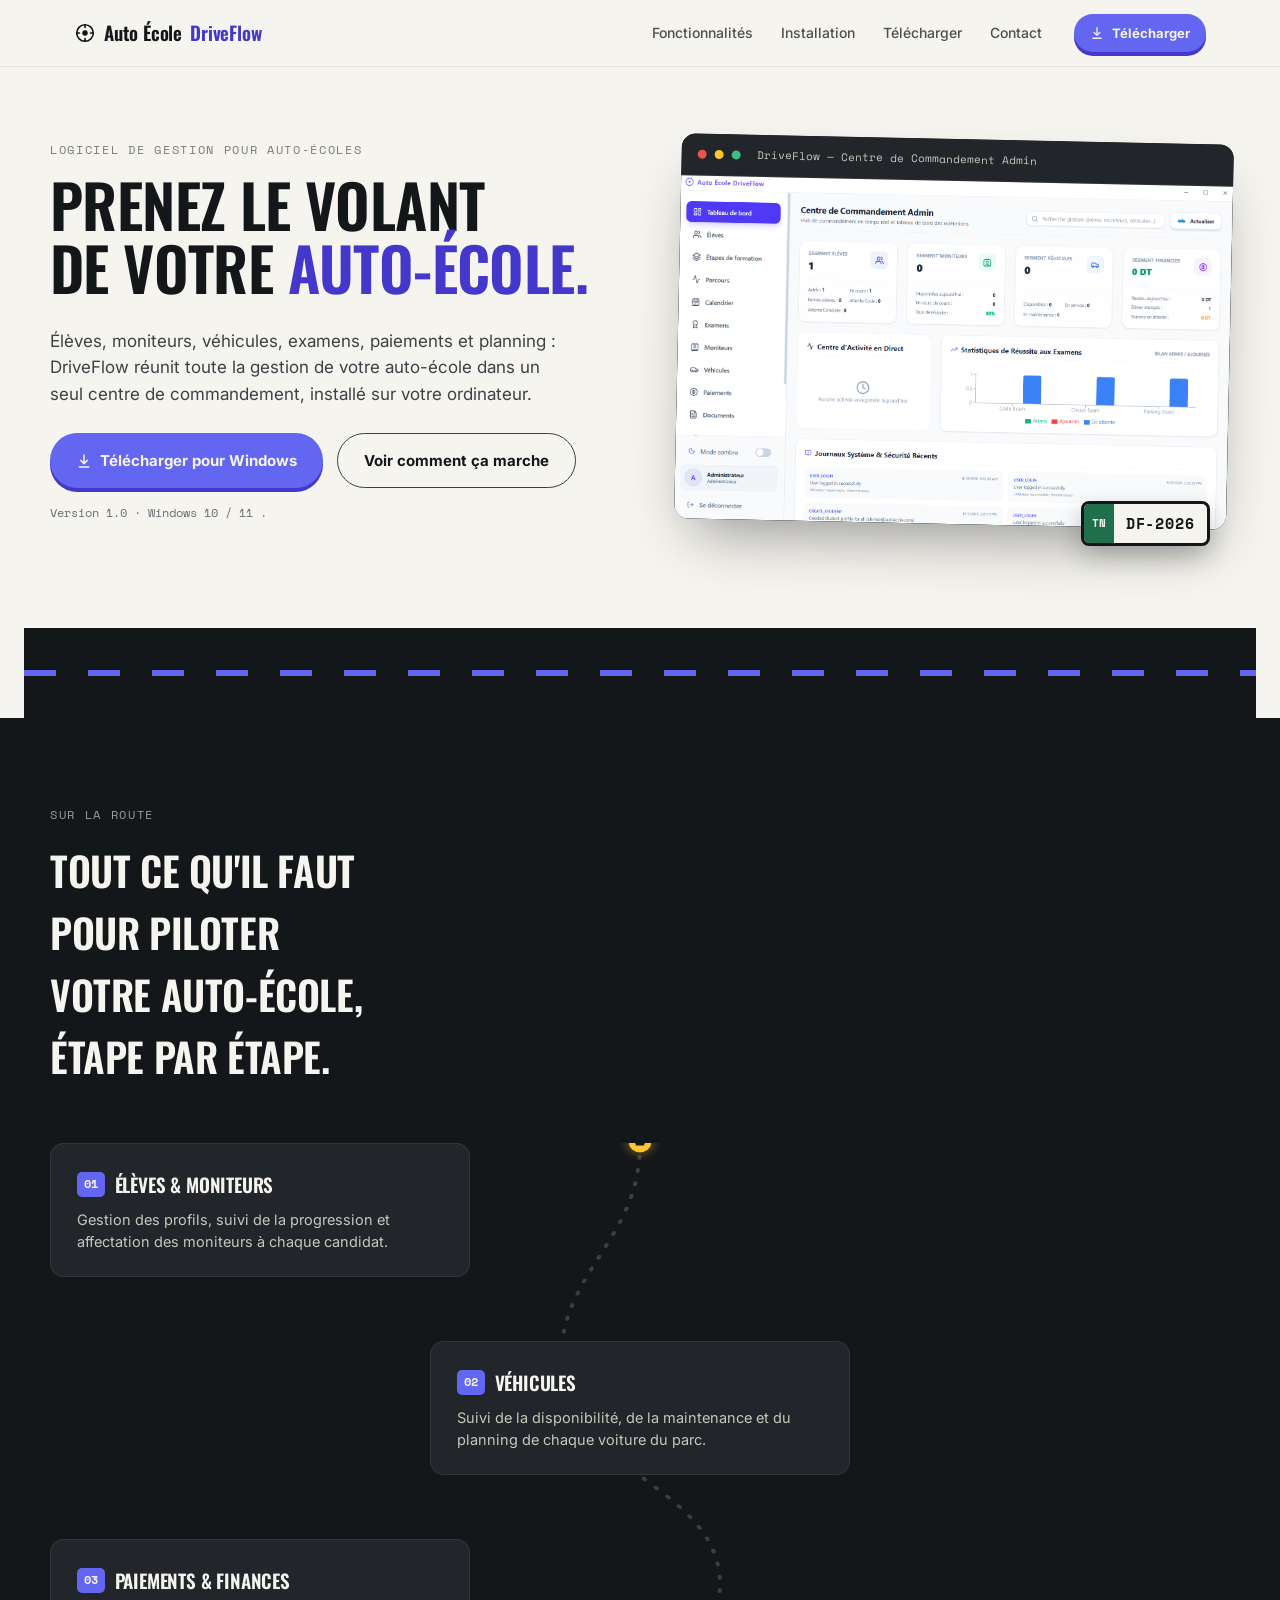
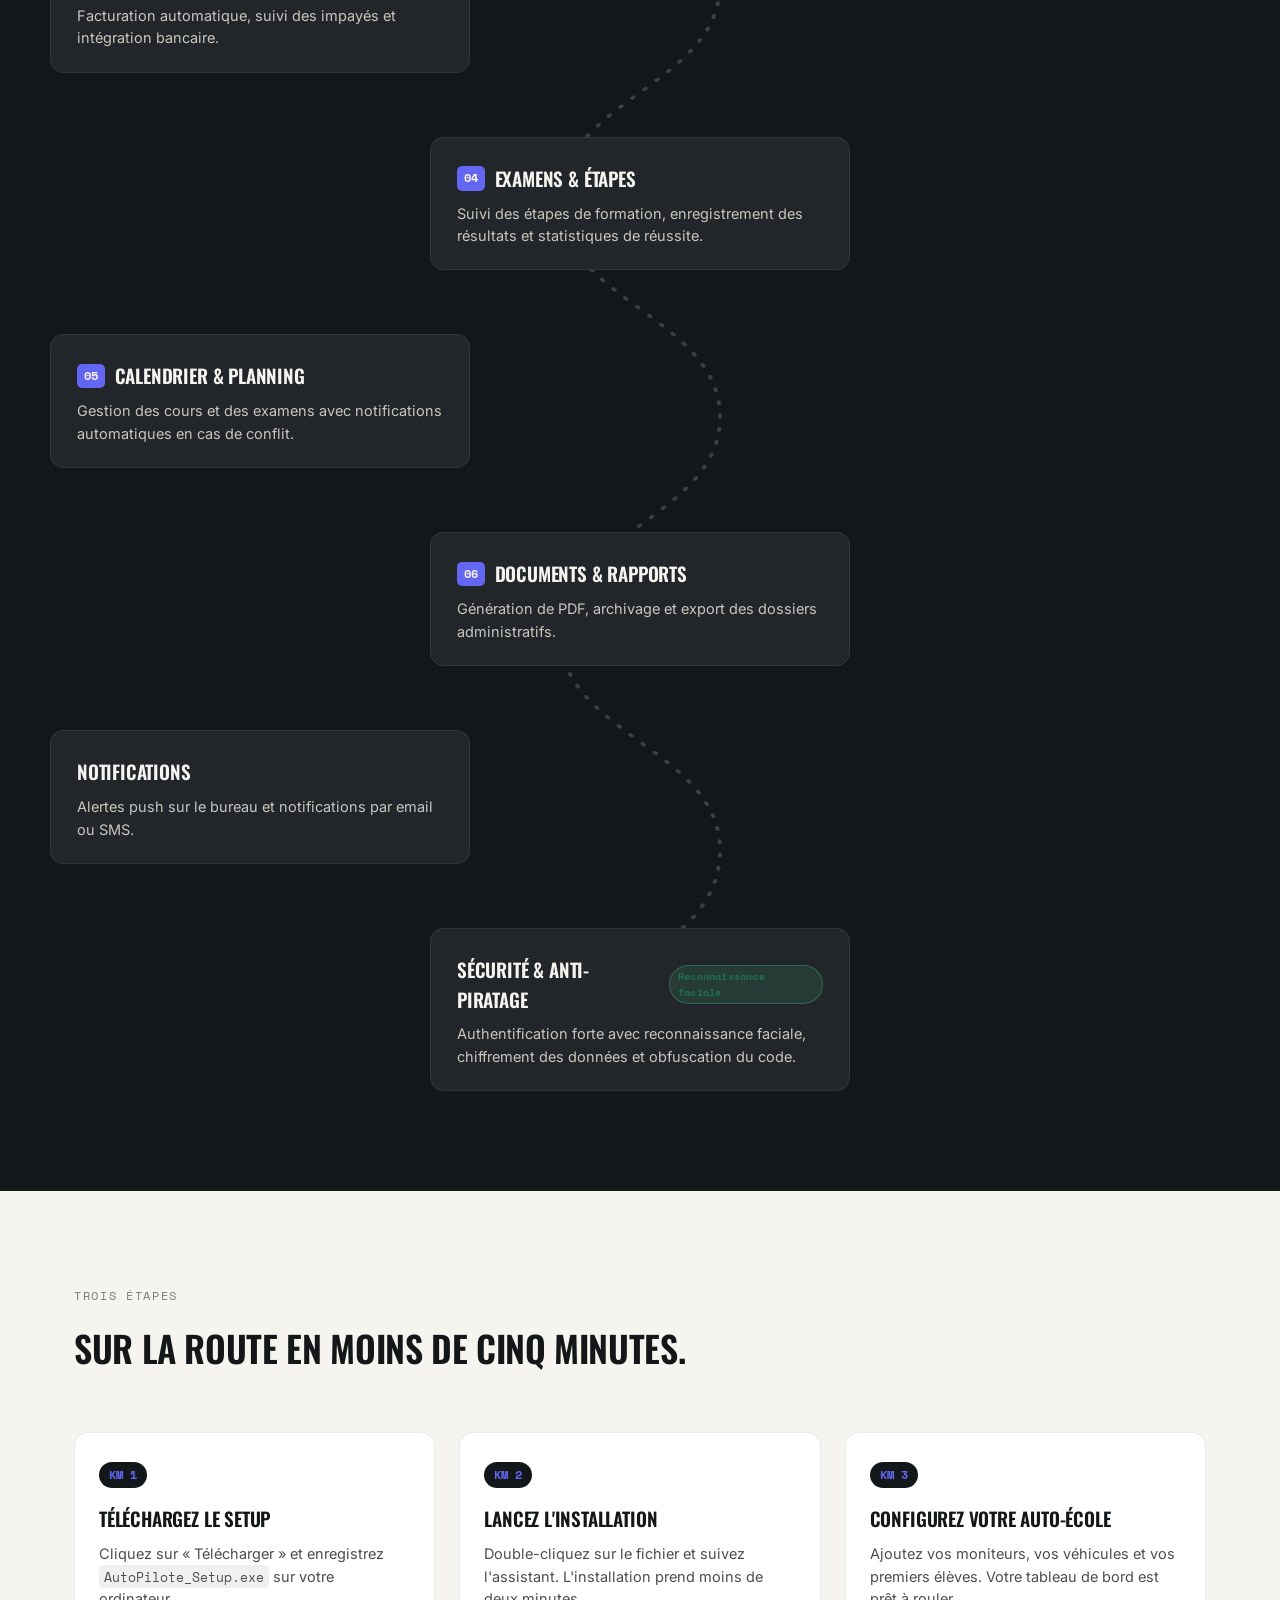
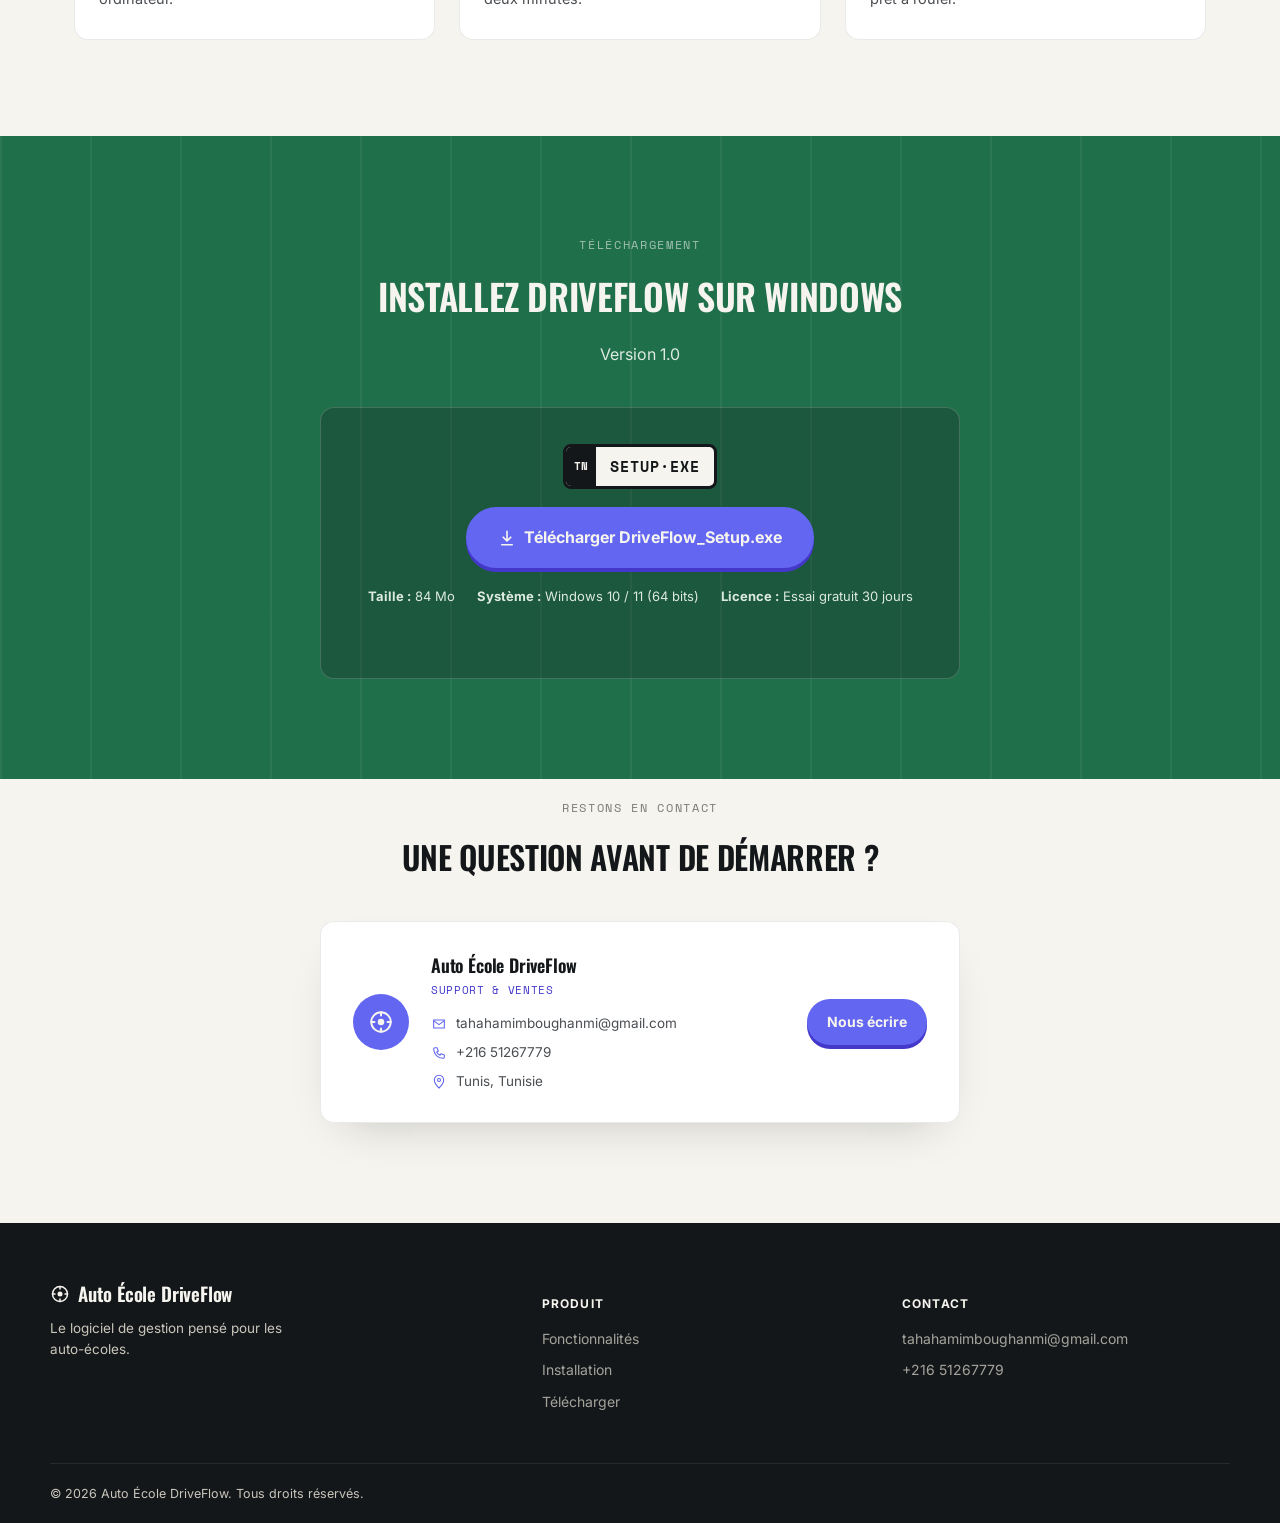
==== src/index.html @ 8697875d "Update index.html" ====
<!DOCTYPE html>
<html lang="fr">
<head>
<meta charset="UTF-8">
<meta name="viewport" content="width=device-width, initial-scale=1.0">
<title>DriveFlow — Le logiciel de gestion pour auto-écoles</title>
<meta name="description" content="DriveFlow centralise planning, véhicules, élèves, examens et paiements de votre auto-école. Téléchargez le logiciel pour Windows.">
<link rel="preconnect" href="https://fonts.googleapis.com">
<link rel="preconnect" href="https://fonts.gstatic.com" crossorigin>
<link href="https://fonts.googleapis.com/css2?family=Oswald:wght@400;500;600;700&family=Inter:wght@400;500;600;700&family=Space+Mono:wght@400;700&display=swap" rel="stylesheet">
<link rel="stylesheet" href="style.css">
</head>
<body>

<!-- ===== NAVIGATION ===== -->
<header class="nav" id="nav">
  <div class="nav-inner">
    <a href="#top" class="logo">
      <!-- Remplacez ce bloc par : <img src="logo.png" alt="DriveFlow" class="logo-img"> -->
      <span class="logo-mark" aria-hidden="true">
        <svg viewBox="0 0 24 24" width="22" height="22" fill="none">
          <circle cx="12" cy="12" r="9" stroke="currentColor" stroke-width="1.8"/>
          <circle cx="12" cy="12" r="3" fill="currentColor"/>
          <path d="M12 3v3M12 18v3M3 12h3M18 12h3" stroke="currentColor" stroke-width="1.8" stroke-linecap="round"/>
        </svg>
      </span>
      Auto École <span class="logo-accent">DriveFlow</span>
    </a>

    <nav class="nav-links" id="navLinks">
      <a href="#fonctionnalites">Fonctionnalités</a>
      <a href="#comment-ca-marche">Installation</a>
      <a href="#telecharger">Télécharger</a>
      <a href="#contact">Contact</a>
    </nav>

    <a href="#telecharger" class="btn btn-primary btn-nav">
      <svg width="14" height="14" viewBox="0 0 24 24" fill="none"><path d="M12 3v13m0 0l-5-5m5 5l5-5M5 21h14" stroke="currentColor" stroke-width="2.2" stroke-linecap="round" stroke-linejoin="round"/></svg>
      Télécharger
    </a>

    <button class="nav-toggle" id="navToggle" aria-label="Ouvrir le menu" aria-expanded="false">
      <span></span><span></span><span></span>
    </button>
  </div>
</header>

<main id="top">

  <!-- ===== HERO ===== -->
  <section class="hero">
    <div class="hero-inner">
      <div class="hero-copy">
        <p class="eyebrow">LOGICIEL DE GESTION POUR AUTO-ÉCOLES</p>
        <h1>Prenez le volant<br>de votre <span class="hl">auto-école.</span></h1>
        <p class="hero-sub">
          Élèves, moniteurs, véhicules, examens, paiements et planning : DriveFlow
          réunit toute la gestion de votre auto-école dans un seul centre de
          commandement, installé sur votre ordinateur.
        </p>
        <div class="hero-actions">
          <a href="#telecharger" class="btn btn-primary btn-lg">
            <svg width="16" height="16" viewBox="0 0 24 24" fill="none"><path d="M12 3v13m0 0l-5-5m5 5l5-5M5 21h14" stroke="currentColor" stroke-width="2.2" stroke-linecap="round" stroke-linejoin="round"/></svg>
            Télécharger pour Windows
          </a>
          <a href="#comment-ca-marche" class="btn btn-ghost btn-lg">Voir comment ça marche</a>
        </div>
        <p class="hero-meta">Version 1.0 · Windows 10 / 11 .</p>
      </div>

      <div class="hero-visual">
        <div class="dash-card">
          <div class="dash-topbar">
            <span class="dot dot-r"></span><span class="dot dot-y"></span><span class="dot dot-g"></span>
            <span class="dash-title">DriveFlow — Centre de Commandement Admin</span>
          </div>
          <img class="dash-screenshot" src="./assets/dashbord.png" alt="Tableau de bord DriveFlow montrant les segments élèves, moniteurs, véhicules, finances et les statistiques de réussite aux examens">
        </div>
        <div class="plate-badge">
          <span class="plate-flag">TN</span>
          <span class="plate-text">DF-2026</span>
        </div>
      </div>
    </div>

    <div class="hero-road" aria-hidden="true"></div>
  </section>

  <!-- ===== ROUTE / FONCTIONNALITÉS ===== -->
  <section class="route-section" id="fonctionnalites">
    <div class="section-head">
      <p class="eyebrow eyebrow-dark">SUR LA ROUTE</p>
      <h2>Tout ce qu'il faut pour piloter<br>votre auto-école, étape par étape.</h2>
    </div>

    <div class="route-wrap">
      <svg class="route-path" id="routePath" viewBox="0 0 200 1860" preserveAspectRatio="none" aria-hidden="true">
        <path id="routeLine" d="M100,0 C100,120 20,150 20,270 C20,390 180,410 180,530
          C180,650 20,670 20,790 C20,910 180,930 180,1050
          C180,1170 20,1190 20,1310 C20,1430 180,1450 180,1570
          C180,1690 40,1710 40,1790 C40,1820 60,1840 100,1860"
          fill="none" stroke="#3A3F44" stroke-width="4" stroke-dasharray="2 14" stroke-linecap="round"/>
        <g id="routeCar" transform="translate(100,0)">
          <circle r="11" fill="#FFC530"/>
          <path d="M-5 -1 L5 -1 L4 3 L-4 3 Z M-3 -1 L-3 -3.5 L3 -3.5 L3 -1" fill="#14171A"/>
        </g>
      </svg>

      <ol class="stops">
        <li class="stop">
          <div class="stop-card">
            <h3>Élèves &amp; moniteurs</h3>
            <p>Gestion des profils, suivi de la progression et affectation des moniteurs à chaque candidat.</p>
          </div>
        </li>
        <li class="stop stop-right">
          <div class="stop-card">
            <h3>Véhicules</h3>
            <p>Suivi de la disponibilité, de la maintenance et du planning de chaque voiture du parc.</p>
          </div>
        </li>
        <li class="stop">
          <div class="stop-card">
            <h3>Paiements &amp; finances</h3>
            <p>Facturation automatique, suivi des impayés et intégration bancaire.</p>
          </div>
        </li>
        <li class="stop stop-right">
          <div class="stop-card">
            <h3>Examens &amp; étapes</h3>
            <p>Suivi des étapes de formation, enregistrement des résultats et statistiques de réussite.</p>
          </div>
        </li>
        <li class="stop">
          <div class="stop-card">
            <h3>Calendrier &amp; planning</h3>
            <p>Gestion des cours et des examens avec notifications automatiques en cas de conflit.</p>
          </div>
        </li>
        <li class="stop stop-right">
          <div class="stop-card">
            <h3>Documents &amp; rapports</h3>
            <p>Génération de PDF, archivage et export des dossiers administratifs.</p>
          </div>
        </li>
        <li class="stop">
          <div class="stop-card">
            <h3>Notifications</h3>
            <p>Alertes push sur le bureau et notifications par email ou SMS.</p>
          </div>
        </li>
        <li class="stop stop-right">
          <div class="stop-card">
            <h3>Sécurité &amp; anti-piratage
              <span class="badge-new">Reconnaissance faciale</span>
            </h3>
            <p>Authentification forte avec reconnaissance faciale, chiffrement des données et obfuscation du code.</p>
          </div>
        </li>
      </ol>
    </div>
  </section>

  <!-- ===== COMMENT ÇA MARCHE ===== -->
  <section class="how" id="comment-ca-marche">
    <div class="section-head">
      <p class="eyebrow">TROIS ÉTAPES</p>
      <h2>Sur la route en moins de cinq minutes.</h2>
    </div>

    <div class="how-grid">
      <div class="how-card">
        <span class="km-marker">KM 1</span>
        <h3>Téléchargez le setup</h3>
        <p>Cliquez sur « Télécharger » et enregistrez <code>AutoPilote_Setup.exe</code> sur votre ordinateur.</p>
      </div>
      <div class="how-card">
        <span class="km-marker">KM 2</span>
        <h3>Lancez l'installation</h3>
        <p>Double-cliquez sur le fichier et suivez l'assistant. L'installation prend moins de deux minutes.</p>
      </div>
      <div class="how-card">
        <span class="km-marker">KM 3</span>
        <h3>Configurez votre auto-école</h3>
        <p>Ajoutez vos moniteurs, vos véhicules et vos premiers élèves. Votre tableau de bord est prêt à rouler.</p>
      </div>
    </div>
  </section>

  <!-- ===== TÉLÉCHARGEMENT ===== -->
  <section class="download" id="telecharger">
    <div class="download-inner">
      <p class="eyebrow eyebrow-dark">TÉLÉCHARGEMENT</p>
      <h2>Installez DriveFlow sur Windows</h2>
      <p class="download-sub">Version 1.0</p>

      <div class="download-panel">
        <div class="plate-cta">
          <span class="plate-flag">TN</span>
          <span class="plate-text">SETUP·EXE</span>
        </div>

        <a href="https://drive.google.com/file/d/15VgSFH_s9P8nnMRNyX12CIaVBuQr70Rx/view?usp=sharing" id="downloadBtn" class="btn btn-primary btn-xl" download>
          <svg width="18" height="18" viewBox="0 0 24 24" fill="none"><path d="M12 3v13m0 0l-5-5m5 5l5-5M5 21h14" stroke="currentColor" stroke-width="2.2" stroke-linecap="round" stroke-linejoin="round"/></svg>
          Télécharger DriveFlow_Setup.exe
        </a>

        <ul class="download-specs">
          <li><strong>Taille :</strong> 84 Mo</li>
          <li><strong>Système :</strong> Windows 10 / 11 (64 bits)</li>
          <li><strong>Licence :</strong> Essai gratuit 30 jours</li>
        </ul>

        <p id="downloadNote" class="download-note" role="status" aria-live="polite"></p>
      </div>
    </div>
  </section>

  <!-- ===== CONTACT ===== -->
  <section class="contact-section" id="contact">
    <div class="section-head">
      <p class="eyebrow">RESTONS EN CONTACT</p>
      <h2>Une question avant de démarrer ?</h2>
    </div>

    <div class="contact-card">
      <div class="contact-avatar" aria-hidden="true">
        <!-- Remplacez ce bloc par : <img src="logo.png" alt="DriveFlow"> -->
        <svg viewBox="0 0 24 24" width="26" height="26" fill="none">
          <circle cx="12" cy="12" r="9" stroke="currentColor" stroke-width="1.8"/>
          <circle cx="12" cy="12" r="3" fill="currentColor"/>
          <path d="M12 3v3M12 18v3M3 12h3M18 12h3" stroke="currentColor" stroke-width="1.8" stroke-linecap="round"/>
        </svg>
      </div>

      <div class="contact-info">
        <h3>Auto École DriveFlow</h3>
        <p class="contact-role">Support &amp; ventes</p>

        <ul class="contact-list">
          <li>
            <svg width="16" height="16" viewBox="0 0 24 24" fill="none"><path d="M4 6h16v12H4z" stroke="currentColor" stroke-width="1.6"/><path d="M4 7l8 6 8-6" stroke="currentColor" stroke-width="1.6"/></svg>
            <a href="mailto:contact@driveflow-app.tn">tahahamimboughanmi@gmail.com</a>
          </li>
          <li>
            <svg width="16" height="16" viewBox="0 0 24 24" fill="none"><path d="M6 4h3l2 5-2.5 1.5a11 11 0 0 0 5 5L15 13l5 2v3a2 2 0 0 1-2 2C10.5 20 4 13.5 4 6a2 2 0 0 1 2-2z" stroke="currentColor" stroke-width="1.6" stroke-linejoin="round"/></svg>
            <a href="tel:+21600000000">+216 51267779</a>
          </li>
          <li>
            <svg width="16" height="16" viewBox="0 0 24 24" fill="none"><path d="M12 21s7-6.5 7-12a7 7 0 1 0-14 0c0 5.5 7 12 7 12z" stroke="currentColor" stroke-width="1.6"/><circle cx="12" cy="9" r="2.3" stroke="currentColor" stroke-width="1.6"/></svg>
            <span>Tunis, Tunisie</span>
          </li>
        </ul>
      </div>

      <a href="mailto:tahahamimboughanmi@gmail.com" class="btn btn-primary contact-btn">Nous écrire</a>
    </div>
  </section>

</main>

<!-- ===== FOOTER ===== -->
<footer class="footer" id="contact-footer">
  <div class="footer-inner">
    <div class="footer-brand">
      <a href="#top" class="logo logo-light">
        <span class="logo-mark" aria-hidden="true">
          <svg viewBox="0 0 24 24" width="20" height="20" fill="none">
            <circle cx="12" cy="12" r="9" stroke="currentColor" stroke-width="1.8"/>
            <circle cx="12" cy="12" r="3" fill="currentColor"/>
            <path d="M12 3v3M12 18v3M3 12h3M18 12h3" stroke="currentColor" stroke-width="1.8" stroke-linecap="round"/>
          </svg>
        </span>
        Auto École DriveFlow
      </a>
      <p>Le logiciel de gestion pensé pour les auto-écoles.</p>
    </div>

    <div class="footer-col">
      <h4>Produit</h4>
      <a href="#fonctionnalites">Fonctionnalités</a>
      <a href="#comment-ca-marche">Installation</a>
      <a href="#telecharger">Télécharger</a>
    </div>

    <div class="footer-col">
      <h4>Contact</h4>
      <a href="mailto:tahahamimboughanmi@gmail.com">tahahamimboughanmi@gmail.com</a>
      <a href="tel:+21651267779">+216 51267779</a>
    </div>
  </div>
  <div class="footer-bottom">
    <span>© 2026 Auto École DriveFlow. Tous droits réservés.</span>
  </div>
</footer>

<script src="script.js"></script>
</body>
</html>
---- src/style.css ----
/* =========================================================
   TOKENS
========================================================= */
:root{
  --asphalt: #14171A;
  --asphalt-light: #22262B;
  --asphalt-line: #3A3F44;
  --chalk: #F6F4EE;
  --chalk-dim: #C9C6BC;
  --signal: #6366F1;
  --signal-dark: #4338CA;
  --route-green: #1F6F4A;
  --brake: #E8534B;
  --on-signal: #F6F4EE;

  --font-display: 'Oswald', sans-serif;
  --font-body: 'Inter', sans-serif;
  --font-mono: 'Space Mono', monospace;

  --radius: 14px;
  --radius-sm: 8px;
  --max: 1180px;
}

*{ box-sizing: border-box; }
html{ scroll-behavior: smooth; }
@media (prefers-reduced-motion: reduce){
  html{ scroll-behavior: auto; }
  *{ animation-duration: 0.001ms !important; animation-iteration-count: 1 !important; transition-duration: 0.001ms !important; }
}

body{
  margin:0;
  background: var(--chalk);
  color: var(--asphalt);
  font-family: var(--font-body);
  line-height: 1.55;
  -webkit-font-smoothing: antialiased;
}

h1,h2,h3{
  font-family: var(--font-display);
  font-weight: 600;
  letter-spacing: -0.01em;
  margin: 0 0 0.5em;
  color: var(--asphalt);
}

p{ margin: 0 0 1em; }
a{ color: inherit; text-decoration: none; }
code{ font-family: var(--font-mono); background: rgba(0,0,0,.06); padding: .12em .4em; border-radius: 4px; font-size: .9em; }
ul,ol{ margin:0; padding:0; list-style:none; }
img{ max-width:100%; display:block; }

.eyebrow{
  font-family: var(--font-mono);
  font-size: 12px;
  letter-spacing: .14em;
  color: var(--asphalt);
  opacity: .55;
  margin: 0 0 14px;
}
.eyebrow-dark{ color: var(--chalk); opacity: .6; }

:focus-visible{
  outline: 3px solid var(--signal);
  outline-offset: 2px;
}

/* =========================================================
   BUTTONS
========================================================= */
.btn{
  display: inline-flex;
  align-items: center;
  gap: 8px;
  font-family: var(--font-body);
  font-weight: 700;
  font-size: 14px;
  padding: 12px 20px;
  border-radius: 999px;
  border: none;
  cursor: pointer;
  transition: transform .15s ease, box-shadow .15s ease, background .15s ease;
  white-space: nowrap;
}
.btn:active{ transform: translateY(1px) scale(.98); }

.btn-primary{
  background: var(--signal);
  color: var(--on-signal);
  box-shadow: 0 4px 0 var(--signal-dark);
}
.btn-primary:hover{ background: #7477F5; }
.btn-primary:active{ box-shadow: 0 2px 0 var(--signal-dark); }

.btn-ghost{
  background: transparent;
  color: var(--asphalt);
  border: 1.5px solid var(--asphalt-line);
}
.btn-ghost:hover{ background: rgba(0,0,0,.04); }

.btn-lg{ padding: 15px 26px; font-size: 15px; }
.btn-xl{ padding: 18px 32px; font-size: 16px; }
.btn-nav{ padding: 9px 16px; font-size: 13px; }

/* =========================================================
   NAVIGATION
========================================================= */
.nav{
  position: sticky;
  top: 0;
  z-index: 50;
  background: rgba(246,244,238,.88);
  backdrop-filter: blur(10px);
  border-bottom: 1px solid rgba(20,23,26,.08);
}
.nav-inner{
  max-width: var(--max);
  margin: 0 auto;
  padding: 14px 24px;
  display: flex;
  align-items: center;
  gap: 32px;
}
.logo{
  display: flex;
  align-items: center;
  gap: 8px;
  font-family: var(--font-display);
  font-weight: 600;
  font-size: 19px;
  letter-spacing: -0.01em;
  margin-right: auto;
}
.logo-mark{
  display: inline-flex;
  color: var(--asphalt);
}
.logo-light .logo-mark, .logo-light{ color: var(--chalk); }
.logo-accent{ color: var(--signal-dark); }
.logo-light .logo-accent{ color: var(--signal); }

.nav-links{
  display: flex;
  gap: 28px;
  font-size: 14px;
  font-weight: 500;
}
.nav-links a{ opacity: .75; transition: opacity .15s; }
.nav-links a:hover{ opacity: 1; }

.nav-toggle{
  display: none;
  flex-direction: column;
  justify-content: center;
  gap: 5px;
  width: 32px; height: 32px;
  background: none; border: none; cursor: pointer;
}
.nav-toggle span{ display:block; height: 2px; background: var(--asphalt); border-radius: 2px; }

/* =========================================================
   HERO
========================================================= */
.hero{
  position: relative;
  overflow: hidden;
  padding: 72px 24px 0;
}
.hero-inner{
  max-width: var(--max);
  margin: 0 auto;
  display: grid;
  grid-template-columns: 1.05fr 1fr;
  gap: 48px;
  align-items: center;
  padding-bottom: 64px;
}
.hero-copy h1{
  font-size: clamp(38px, 5.4vw, 60px);
  line-height: 1.04;
  text-transform: uppercase;
}
.hero-copy h1 .hl{ color: var(--signal-dark); -webkit-text-stroke: 0; }
.hero-sub{
  font-size: 17px;
  color: #3d4145;
  max-width: 46ch;
  margin-top: 18px;
}
.hero-actions{
  display: flex;
  flex-wrap: wrap;
  gap: 14px;
  margin: 26px 0 16px;
}
.hero-meta{
  font-family: var(--font-mono);
  font-size: 12px;
  color: #6b6f73;
  margin: 0;
}

/* --- dashboard mockup --- */
.hero-visual{ position: relative; }
.dash-card{
  background: var(--asphalt);
  border-radius: var(--radius);
  overflow: hidden;
  box-shadow: 0 30px 60px -20px rgba(20,23,26,.45);
  transform: rotate(1.2deg);
}
.dash-topbar{
  display: flex;
  align-items: center;
  gap: 8px;
  padding: 12px 16px;
  background: var(--asphalt-light);
  border-bottom: 1px solid rgba(255,255,255,.06);
}
.dot{ width:9px; height:9px; border-radius:50%; display:inline-block; }
.dot-r{ background:#E8534B; } .dot-y{ background:#FFC530; } .dot-g{ background:#3FBF7F; }
.dash-title{
  margin-left: 8px;
  font-family: var(--font-mono);
  font-size: 11px;
  color: var(--chalk-dim);
}
.dash-screenshot{
  display: block;
  width: 100%;
  height: auto;
}

.plate-badge{
  position: absolute;
  bottom: -22px;
  right: 20px;
  display: flex;
  background: var(--chalk);
  border: 3px solid var(--asphalt);
  border-radius: 8px;
  overflow: hidden;
  font-family: var(--font-mono);
  font-weight: 700;
  box-shadow: 0 10px 24px rgba(20,23,26,.25);
}
.plate-flag{ background: var(--route-green); color: var(--chalk); padding: 8px 8px; font-size: 11px; display:flex; align-items:center; }
.plate-text{ padding: 8px 12px; font-size: 15px; letter-spacing: .06em; }

.hero-road{
  height: 90px;
  margin-top: 40px;
  background: repeating-linear-gradient(90deg, var(--signal) 0 32px, transparent 32px 64px);
  background-color: var(--asphalt);
  background-position: 0 center;
  background-repeat: repeat-x;
  background-size: 64px 6px;
}

/* =========================================================
   ROUTE / FEATURES SECTION
========================================================= */
.route-section{
  background: var(--asphalt);
  color: var(--chalk);
  padding: 88px 24px 100px;
}
.section-head{
  max-width: var(--max);
  margin: 0 auto 56px;
}
.route-section h2{
  color: var(--chalk);
  font-size: clamp(28px, 4vw, 40px);
  text-transform: uppercase;
  max-width: 18ch;
}
.how .section-head h2, .download h2{
  font-size: clamp(26px, 3.6vw, 36px);
  text-transform: uppercase;
}

.route-wrap{
  position: relative;
  max-width: var(--max);
  margin: 0 auto;
}
.route-path{
  position: absolute;
  top: 0; left: 50%;
  transform: translateX(-50%);
  width: 200px;
  height: 100%;
  pointer-events: none;
  z-index: 0;
}
#routeCar circle{ filter: drop-shadow(0 0 6px rgba(255,197,48,.6)); }

.stops{ position: relative; z-index: 1; display:flex; flex-direction:column; gap: 64px; }
.stop{ display:flex; justify-content: flex-start; }
.stop-right{ justify-content: flex-end; }

.stop-marker{
  display:none;
}

.stop-card{
  width: min(420px, 42vw);
  background: var(--asphalt-light);
  border: 1px solid rgba(255,255,255,.07);
  border-radius: var(--radius);
  padding: 26px 26px 22px;
  position: relative;
}
.stop-card::before{
  content: attr(data-num);
}
.stop-card h3{
  color: var(--chalk);
  font-size: 19px;
  text-transform: uppercase;
  display: flex;
  align-items: center;
  gap: 10px;
}
.stop-card p{ color: var(--chalk-dim); font-size: 14.5px; margin: 0; }
.stop .stop-card{ margin-right: auto; }
.stop-right .stop-card{ margin-left: auto; }

.stop:nth-child(1) .stop-card h3::before{ content:"01"; }
.stop:nth-child(2) .stop-card h3::before{ content:"02"; }
.stop:nth-child(3) .stop-card h3::before{ content:"03"; }
.stop:nth-child(4) .stop-card h3::before{ content:"04"; }
.stop:nth-child(5) .stop-card h3::before{ content:"05"; }
.stop:nth-child(6) .stop-card h3::before{ content:"06"; }
.stop-card h3::before{
  font-family: var(--font-mono);
  font-size: 12px;
  color: var(--on-signal);
  background: var(--signal);
  padding: 3px 7px;
  border-radius: 5px;
}

.badge-new{
  display: inline-block;
  font-family: var(--font-mono);
  font-size: 10px;
  font-weight: 700;
  letter-spacing: .02em;
  color: var(--route-green);
  background: rgba(63,191,127,.14);
  border: 1px solid rgba(63,191,127,.35);
  padding: 3px 8px;
  border-radius: 999px;
  text-transform: none;
  vertical-align: middle;
}

/* =========================================================
   HOW IT WORKS
========================================================= */
.how{
  padding: 96px 24px;
  max-width: var(--max);
  margin: 0 auto;
}
.how-grid{
  display: grid;
  grid-template-columns: repeat(3, 1fr);
  gap: 24px;
}
.how-card{
  background: #fff;
  border: 1px solid rgba(20,23,26,.09);
  border-radius: var(--radius);
  padding: 28px 24px;
}
.km-marker{
  display: inline-block;
  font-family: var(--font-mono);
  font-weight: 700;
  font-size: 12px;
  background: var(--asphalt);
  color: var(--signal);
  padding: 4px 10px;
  border-radius: 999px;
  margin-bottom: 16px;
}
.how-card h3{ font-size: 19px; text-transform: uppercase; }
.how-card p{ color: #4a4e52; font-size: 14.5px; margin: 0; }

/* =========================================================
   DOWNLOAD
========================================================= */
.download{
  background: var(--route-green);
  color: var(--chalk);
  padding: 100px 24px;
  position: relative;
  overflow: hidden;
}
.download::before{
  content:"";
  position: absolute;
  inset: 0;
  background: repeating-linear-gradient(90deg, rgba(246,244,238,.06) 0 2px, transparent 2px 90px);
  pointer-events: none;
}
.download-inner{
  max-width: 640px;
  margin: 0 auto;
  text-align: center;
  position: relative;
}
.download h2{ color: var(--chalk); }
.download-sub{ color: #DDEAE1; max-width: 46ch; margin: 0 auto 40px; }

.download-panel{
  background: rgba(20,23,26,.25);
  border: 1px solid rgba(246,244,238,.18);
  border-radius: var(--radius);
  padding: 36px 30px;
  display: flex;
  flex-direction: column;
  align-items: center;
  gap: 18px;
}
.plate-cta{
  display: flex;
  background: var(--chalk);
  border: 3px solid var(--asphalt);
  border-radius: 8px;
  overflow: hidden;
  font-family: var(--font-mono);
  font-weight: 700;
}
.plate-cta .plate-flag{ background: var(--asphalt); }
.plate-cta .plate-text{ color: var(--asphalt); padding: 8px 14px; font-size: 15px; }

.download-specs{
  display: flex;
  flex-wrap: wrap;
  justify-content: center;
  gap: 8px 22px;
  font-size: 13px;
  color: #DDEAE1;
}
.download-note{
  min-height: 18px;
  font-family: var(--font-mono);
  font-size: 12.5px;
  color: var(--signal);
  margin: 0;
}

/* =========================================================
   CONTACT CARD
========================================================= */
.contact-section{
  padding: 20px 24px 100px;
  max-width: var(--max);
  margin: 0 auto;
}
.contact-section .section-head{ margin-bottom: 40px; text-align: center; }
.contact-section h2{ font-size: clamp(24px, 3.2vw, 32px); text-transform: uppercase; }
.contact-section .eyebrow{ text-align: center; }

.contact-card{
  max-width: 640px;
  margin: 0 auto;
  background: #fff;
  border: 1px solid rgba(20,23,26,.09);
  border-radius: var(--radius);
  padding: 30px 32px;
  display: flex;
  align-items: center;
  gap: 22px;
  box-shadow: 0 20px 45px -25px rgba(20,23,26,.25);
}
.contact-avatar{
  flex-shrink: 0;
  width: 56px; height: 56px;
  border-radius: 50%;
  background: var(--signal);
  color: var(--on-signal);
  display: flex; align-items: center; justify-content: center;
}
.contact-info{ flex: 1; min-width: 0; }
.contact-info h3{ font-size: 18px; margin-bottom: 2px; }
.contact-role{
  font-family: var(--font-mono);
  font-size: 11px;
  color: var(--signal-dark);
  text-transform: uppercase;
  letter-spacing: .06em;
  margin-bottom: 14px;
}
.contact-list{ display: flex; flex-direction: column; gap: 8px; }
.contact-list li{
  display: flex;
  align-items: center;
  gap: 9px;
  font-size: 13.5px;
  color: #4a4e52;
}
.contact-list svg{ flex-shrink: 0; color: var(--signal); }
.contact-list a{ color: #4a4e52; }
.contact-list a:hover{ color: var(--signal-dark); }
.contact-btn{ flex-shrink: 0; }

@media (max-width: 560px){
  .contact-card{ flex-direction: column; text-align: center; }
  .contact-list li{ justify-content: center; }
}

/* =========================================================
   FOOTER
========================================================= */
.footer{ background: var(--asphalt); color: var(--chalk-dim); padding: 56px 24px 0; }
.footer-inner{
  max-width: var(--max);
  margin: 0 auto;
  display: grid;
  grid-template-columns: 1.4fr 1fr 1fr;
  gap: 32px;
  padding-bottom: 40px;
  border-bottom: 1px solid rgba(255,255,255,.08);
}
.footer-brand p{ font-size: 13.5px; margin-top: 10px; max-width: 30ch; }
.footer-col h4{
  font-family: var(--font-body);
  font-size: 12px;
  letter-spacing: .1em;
  text-transform: uppercase;
  color: var(--chalk);
  margin-bottom: 14px;
}
.footer-col a{ display:block; font-size: 14px; margin-bottom: 10px; opacity: .8; }
.footer-col a:hover{ opacity: 1; }
.footer-bottom{
  max-width: var(--max);
  margin: 0 auto;
  padding: 20px 0;
  font-size: 12.5px;
}

/* =========================================================
   RESPONSIVE
========================================================= */
@media (max-width: 900px){
  .hero-inner{ grid-template-columns: 1fr; padding-bottom: 40px; }
  .hero-visual{ order: -1; }
  .plate-badge{ right: 8px; }
  .how-grid{ grid-template-columns: 1fr; }
  .route-path{ display: none; }
  .stop, .stop-right{ justify-content: center; }
  .stop-card{ width: 100%; }
  .footer-inner{ grid-template-columns: 1fr; }
}

@media (max-width: 720px){
  .nav-links{
    position: absolute;
    top: 100%; left: 0; right: 0;
    background: var(--chalk);
    flex-direction: column;
    padding: 16px 24px 24px;
    gap: 16px;
    border-bottom: 1px solid rgba(20,23,26,.08);
    display: none;
  }
  .nav-links.open{ display: flex; }
  .nav-toggle{ display: flex; }
  .btn-nav{ display: none; }
}
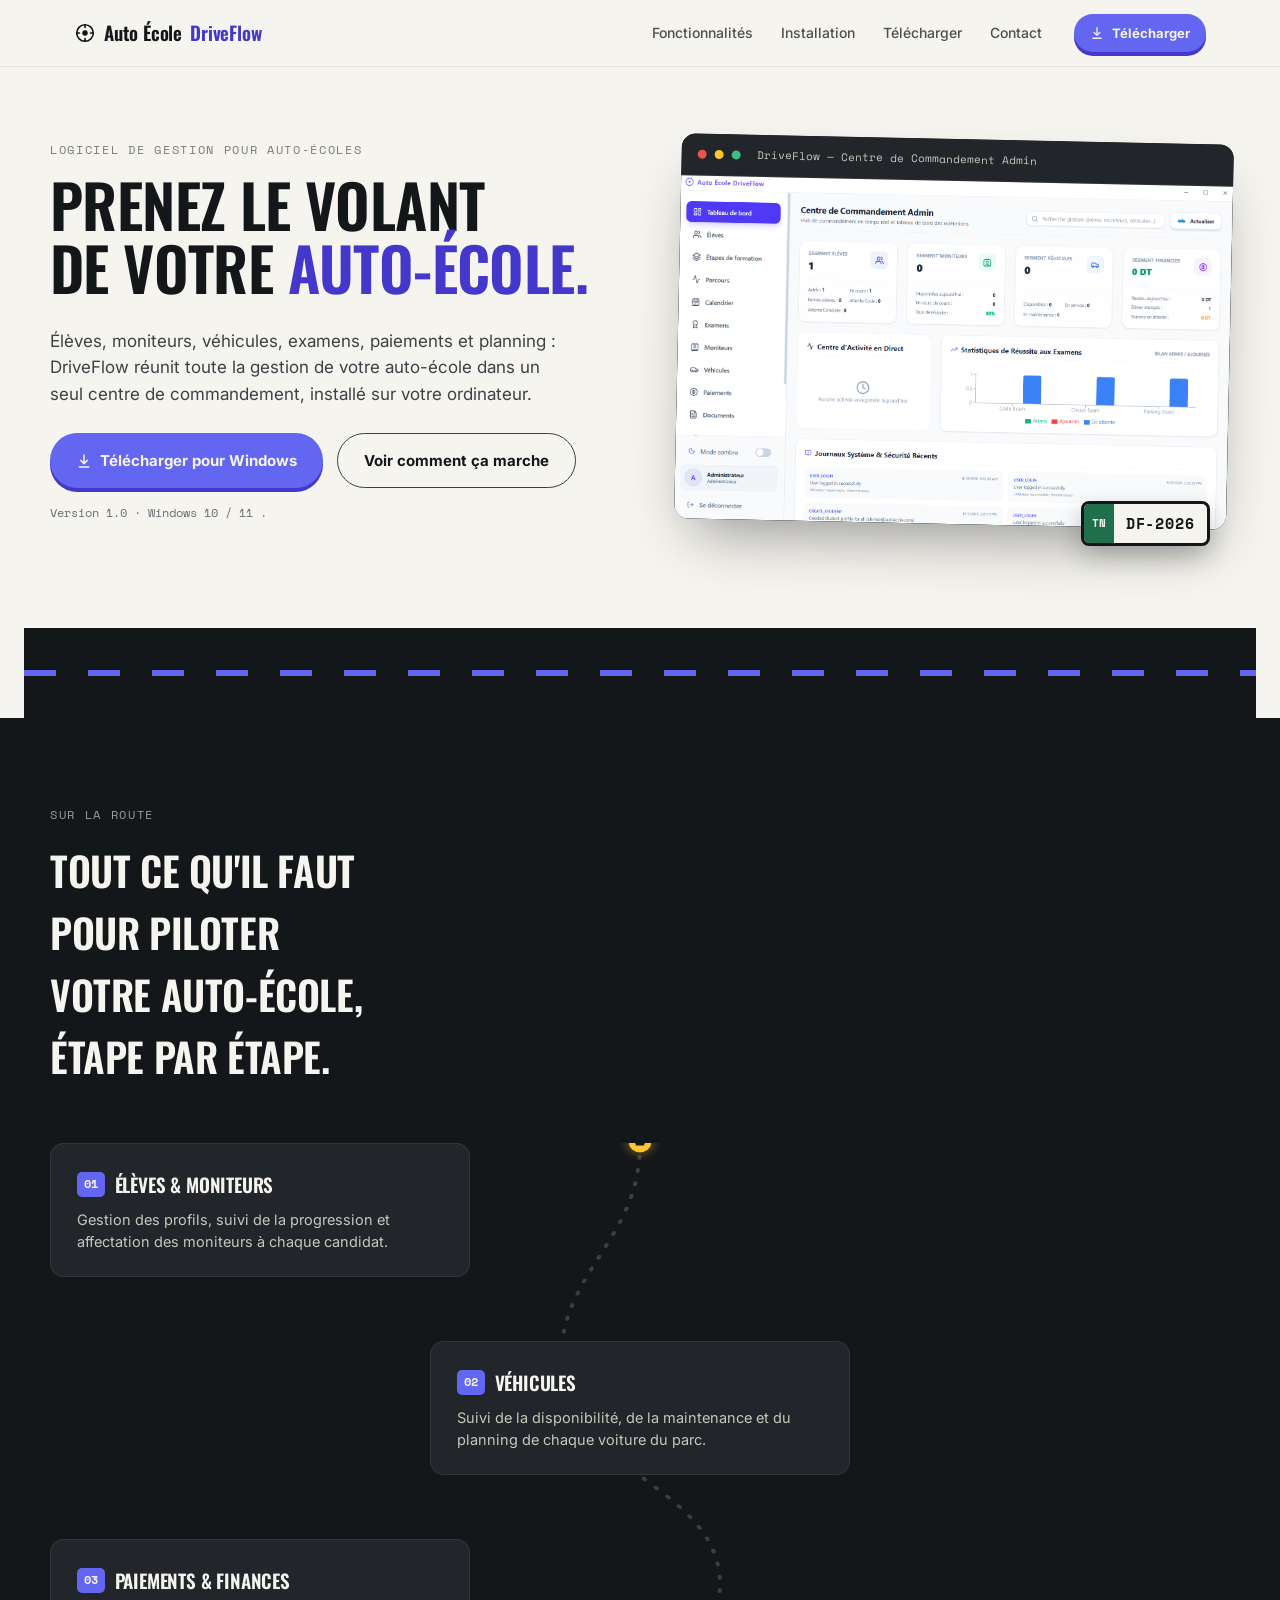
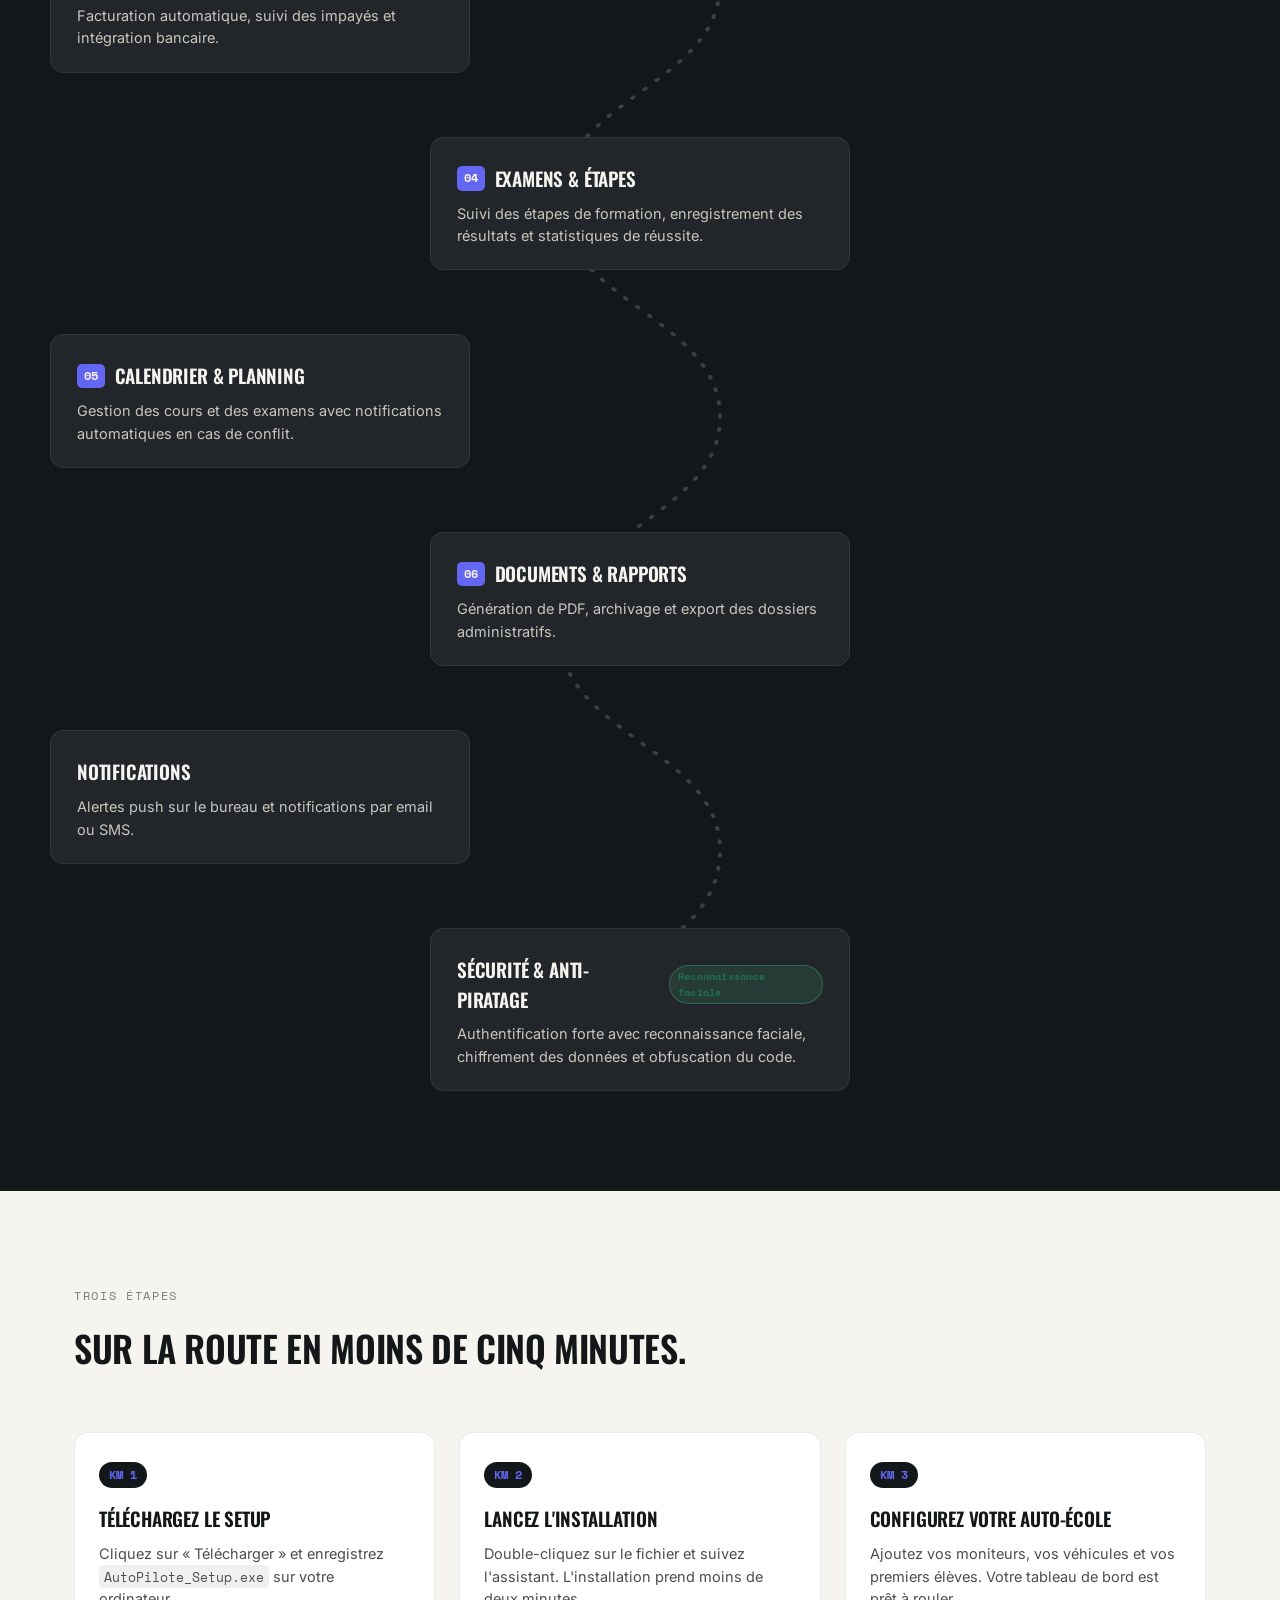
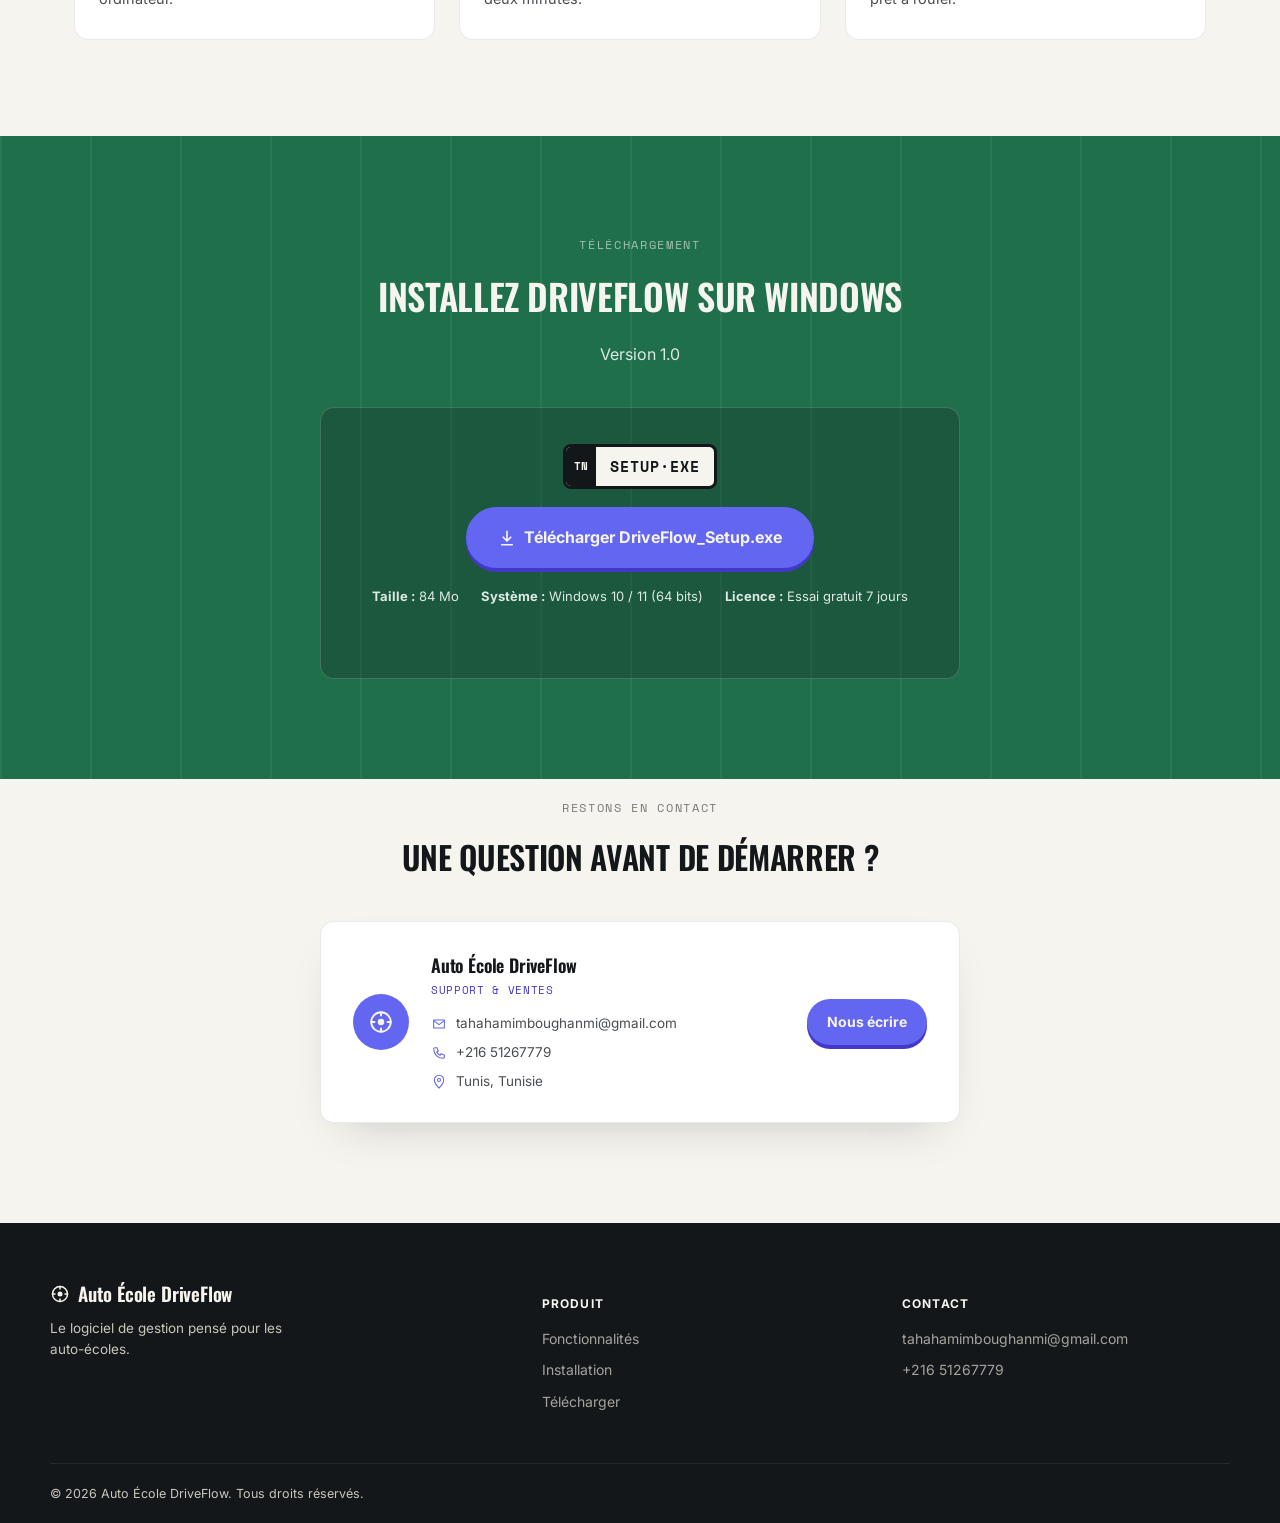
==== commit 9d7d7d8e: "Change download link and update trial license duration Updated download link to use direct download " ====
--- a/src/index.html
+++ b/src/index.html
@@ -200,15 +200,16 @@
           <span class="plate-text">SETUP·EXE</span>
         </div>
 
-        <a href="https://drive.google.com/file/d/15VgSFH_s9P8nnMRNyX12CIaVBuQr70Rx/view?usp=sharing" id="downloadBtn" class="btn btn-primary btn-xl" download>
-          <svg width="18" height="18" viewBox="0 0 24 24" fill="none"><path d="M12 3v13m0 0l-5-5m5 5l5-5M5 21h14" stroke="currentColor" stroke-width="2.2" stroke-linecap="round" stroke-linejoin="round"/></svg>
-          Télécharger DriveFlow_Setup.exe
-        </a>
-
+  <a href="https://drive.google.com/uc?export=download&id=15VgSFH_s9P8nnMRNyX12CIaVBuQr70Rx" id="downloadBtn" class="btn btn-primary btn-xl">
+  <svg width="18" height="18" viewBox="0 0 24 24" fill="none">
+    <path d="M12 3v13m0 0l-5-5m5 5l5-5M5 21h14" stroke="currentColor" stroke-width="2.2" stroke-linecap="round" stroke-linejoin="round"/>
+  </svg>
+  Télécharger DriveFlow_Setup.exe
+</a>
         <ul class="download-specs">
           <li><strong>Taille :</strong> 84 Mo</li>
           <li><strong>Système :</strong> Windows 10 / 11 (64 bits)</li>
-          <li><strong>Licence :</strong> Essai gratuit 30 jours</li>
+          <li><strong>Licence :</strong> Essai gratuit 7 jours</li>
         </ul>
 
         <p id="downloadNote" class="download-note" role="status" aria-live="polite"></p>
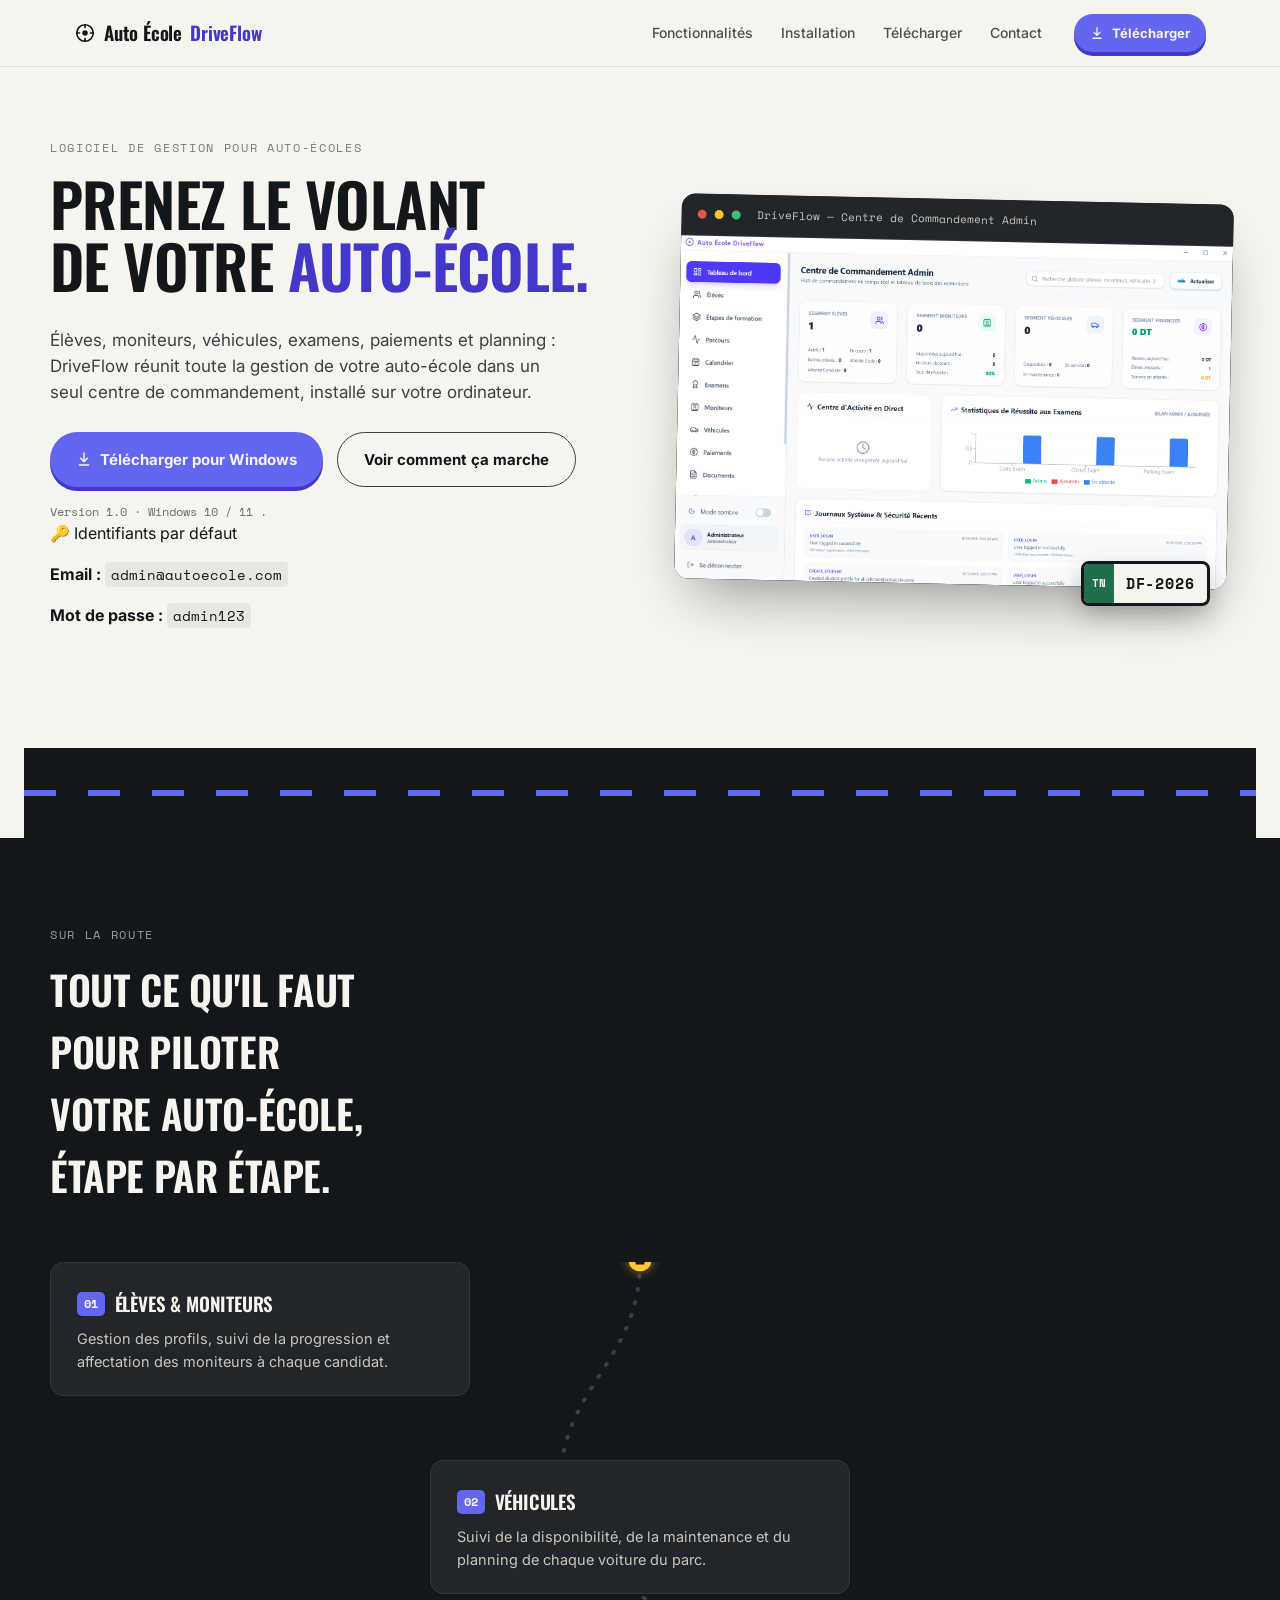
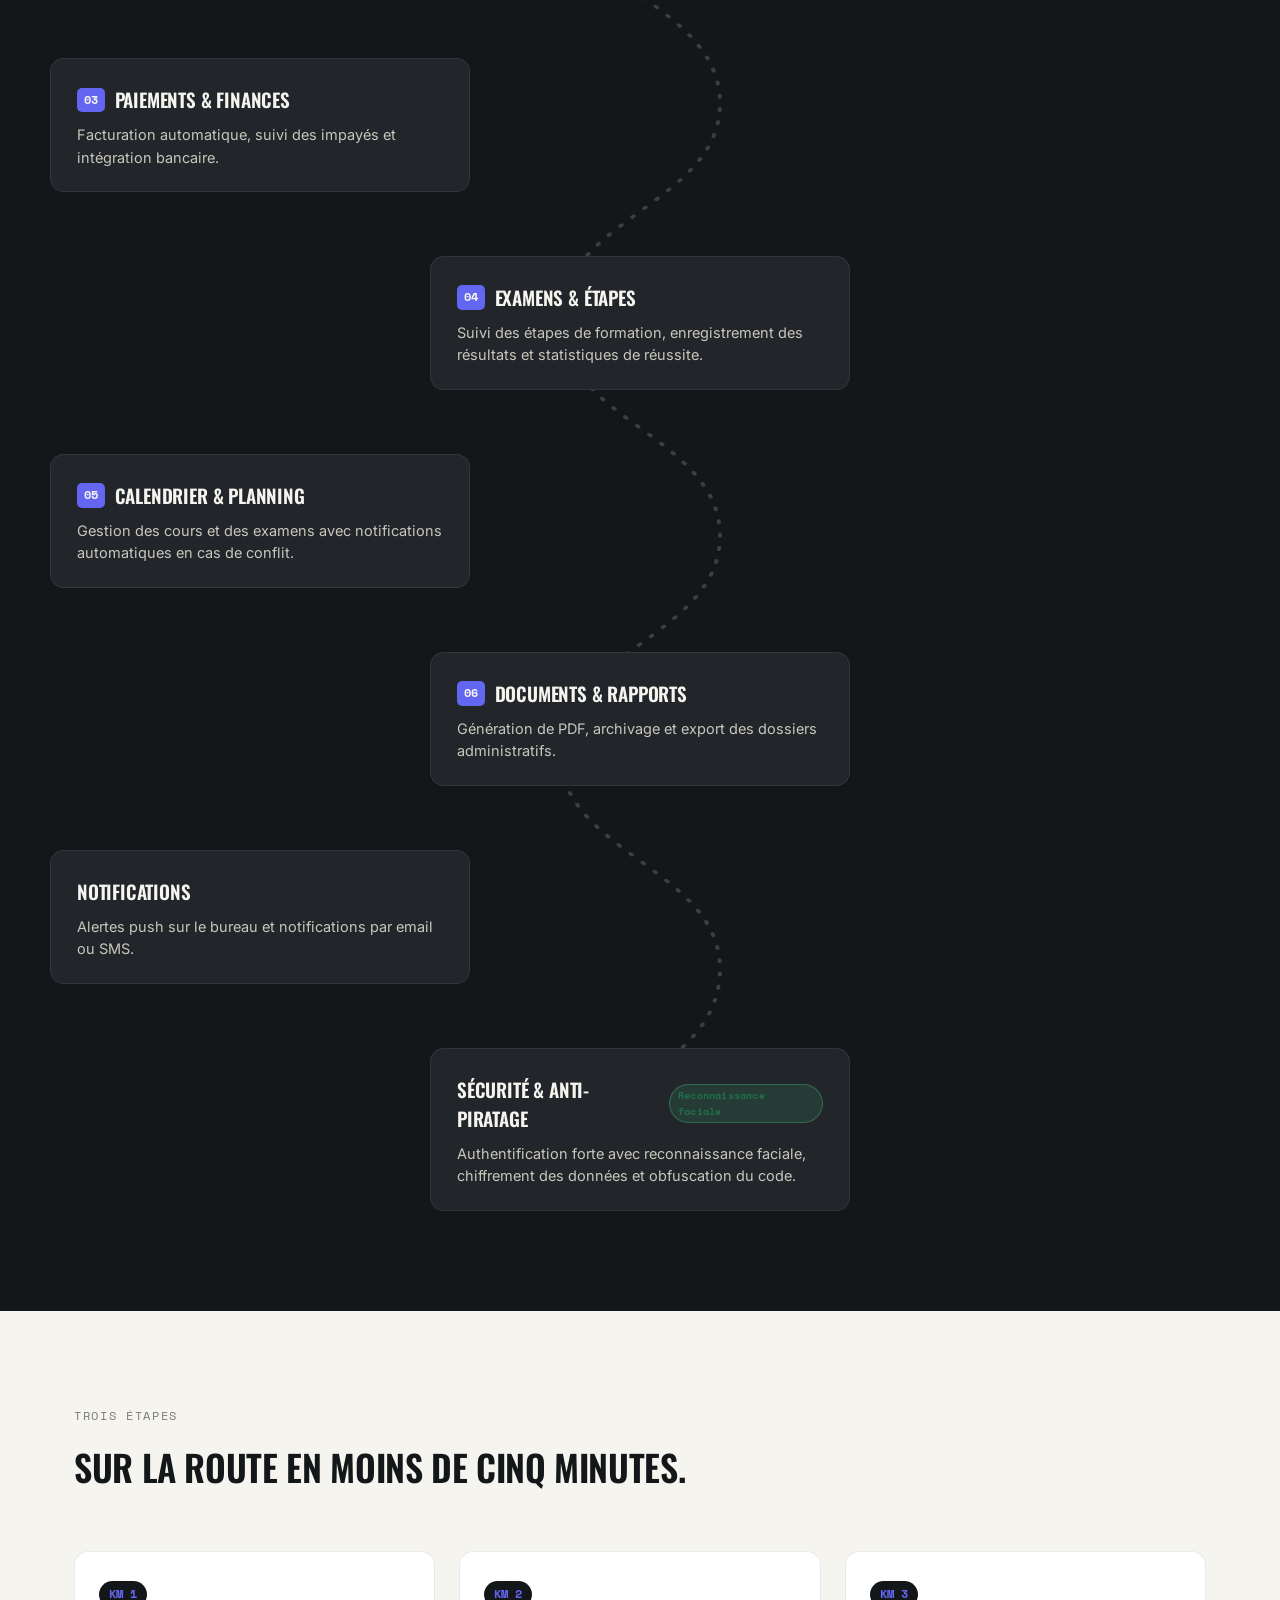
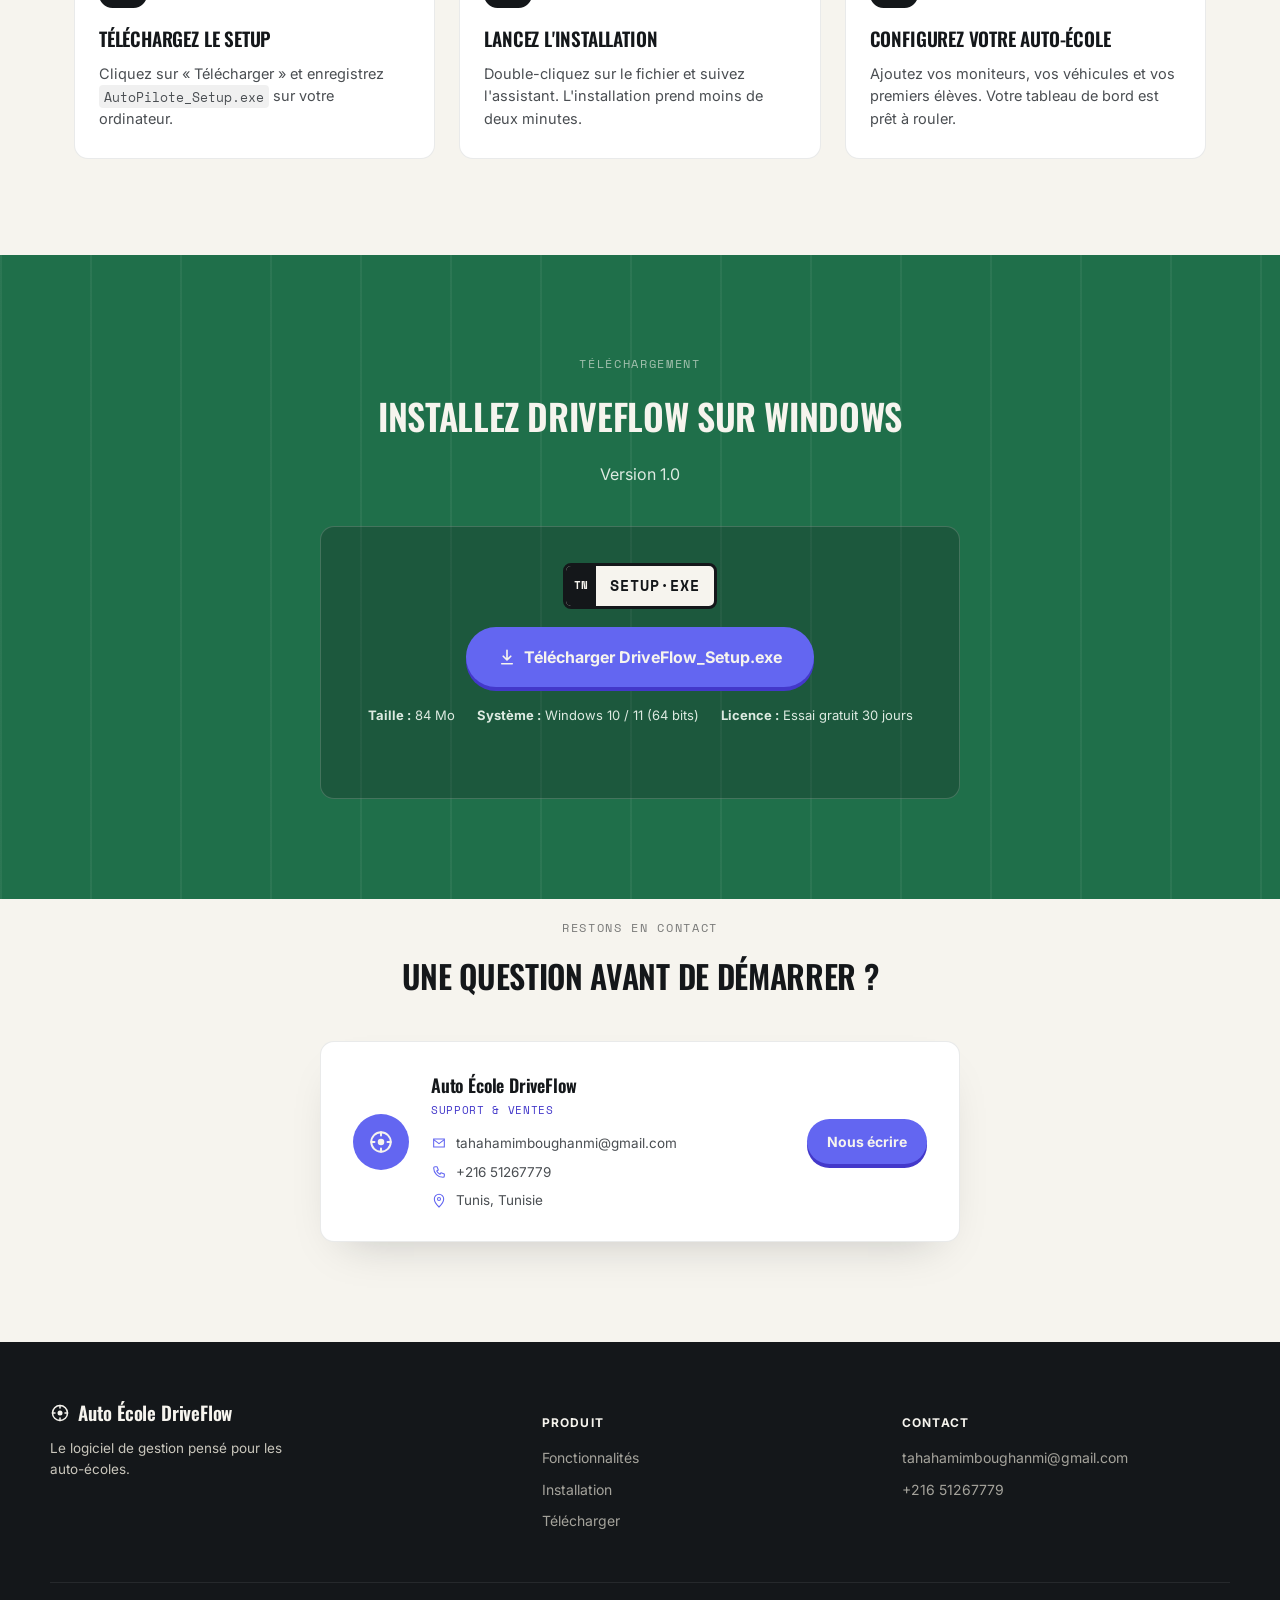
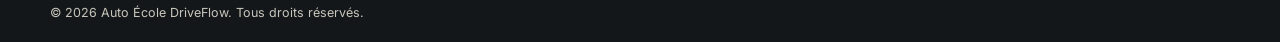
==== commit 981a3d2a: "Update index.html" ====
--- a/src/index.html
+++ b/src/index.html
@@ -66,6 +66,11 @@
           <a href="#comment-ca-marche" class="btn btn-ghost btn-lg">Voir comment ça marche</a>
         </div>
         <p class="hero-meta">Version 1.0 · Windows 10 / 11 .</p>
+        <div class="credentials-box">
+          <p class="credentials-title">🔑 Identifiants par défaut</p>
+          <p class="credentials-line"><strong>Email :</strong> <code>admin@autoecole.com</code></p>
+          <p class="credentials-line"><strong>Mot de passe :</strong> <code>admin123</code></p>
+        </div>
       </div>
 
       <div class="hero-visual">
@@ -200,16 +205,21 @@
           <span class="plate-text">SETUP·EXE</span>
         </div>
 
-  <a href="https://drive.google.com/uc?export=download&id=15VgSFH_s9P8nnMRNyX12CIaVBuQr70Rx" id="downloadBtn" class="btn btn-primary btn-xl">
+      <a href="https://drive.google.com/file/d/15VgSFH_s9P8nnMRNyX12CIaVBuQr70Rx/view?usp=sharing" 
+   id="downloadBtn" 
+   class="btn btn-primary btn-xl"
+   target="_blank"
+   onclick="window.location.href='https://drive.google.com/file/d/15VgSFH_s9P8nnMRNyX12CIaVBuQr70Rx/view?usp=sharing'">
   <svg width="18" height="18" viewBox="0 0 24 24" fill="none">
     <path d="M12 3v13m0 0l-5-5m5 5l5-5M5 21h14" stroke="currentColor" stroke-width="2.2" stroke-linecap="round" stroke-linejoin="round"/>
   </svg>
   Télécharger DriveFlow_Setup.exe
 </a>
+
         <ul class="download-specs">
           <li><strong>Taille :</strong> 84 Mo</li>
           <li><strong>Système :</strong> Windows 10 / 11 (64 bits)</li>
-          <li><strong>Licence :</strong> Essai gratuit 7 jours</li>
+          <li><strong>Licence :</strong> Essai gratuit 30 jours</li>
         </ul>
 
         <p id="downloadNote" class="download-note" role="status" aria-live="polite"></p>
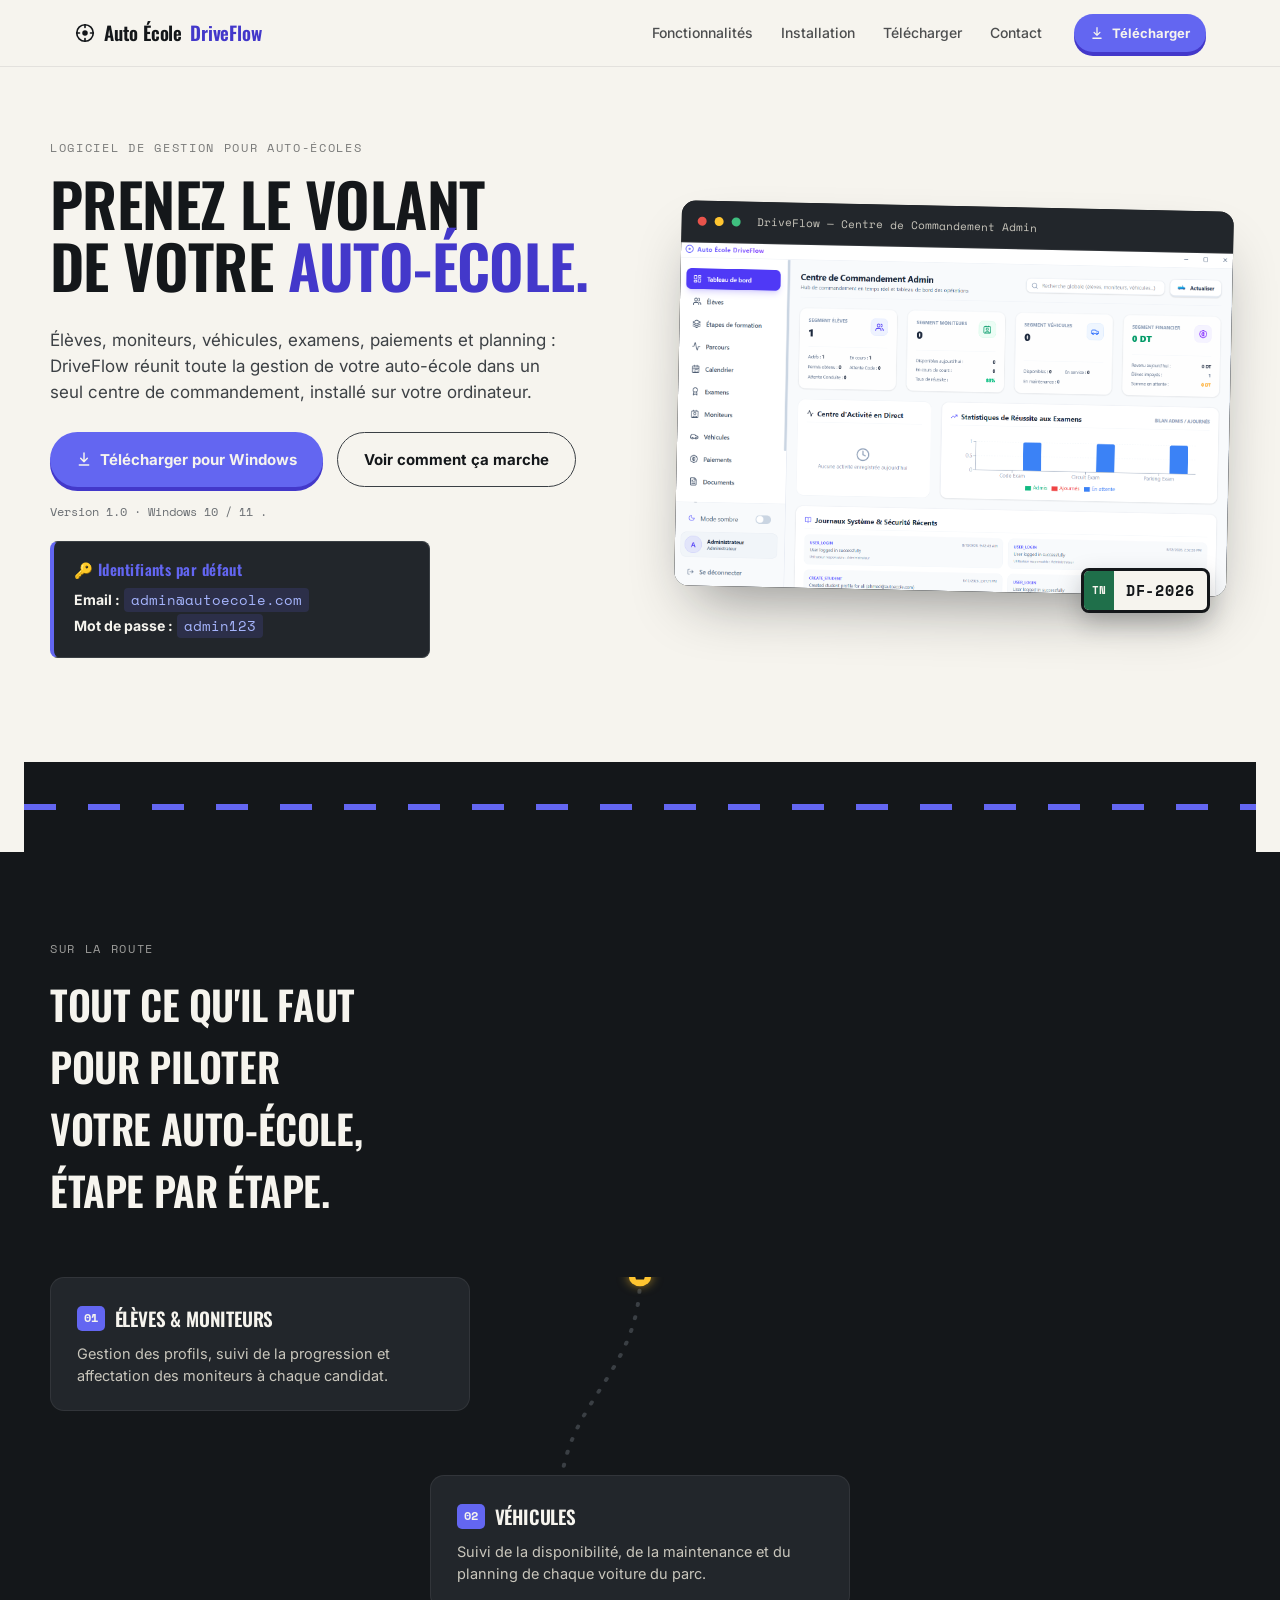
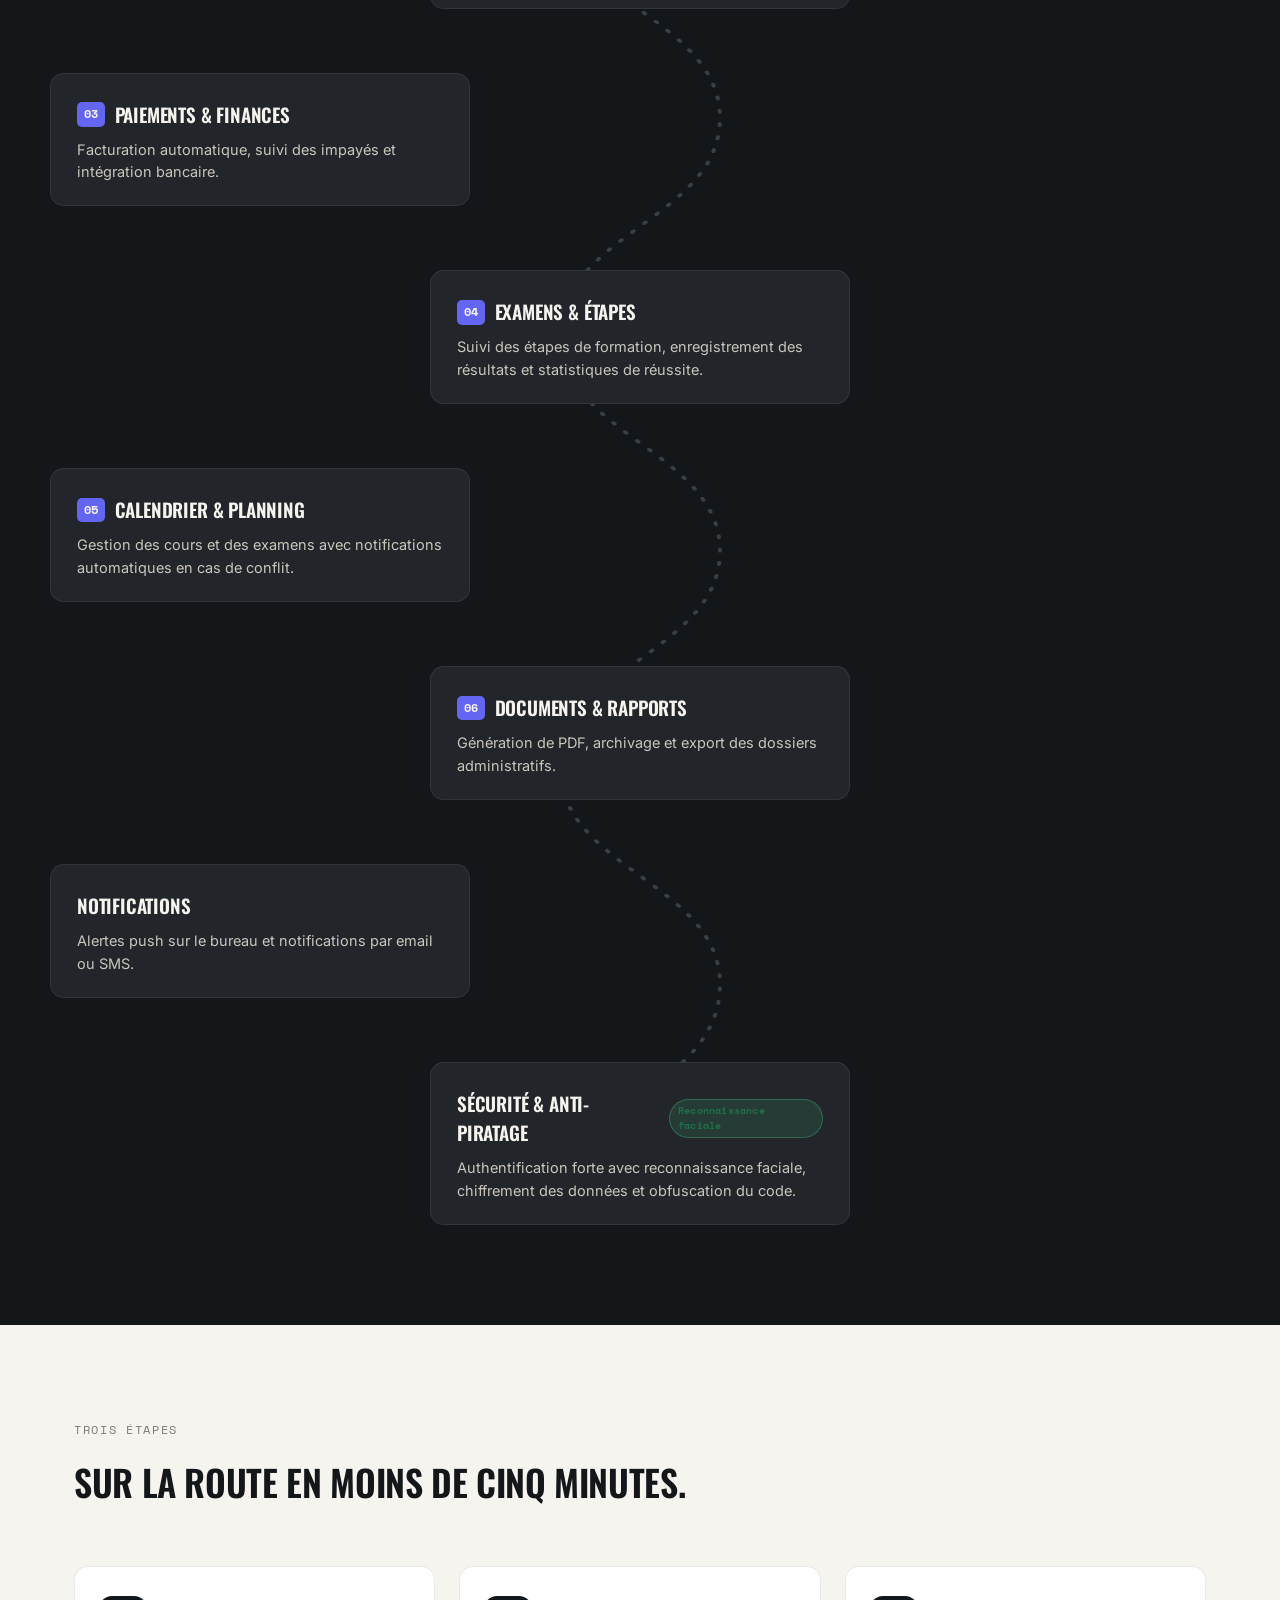
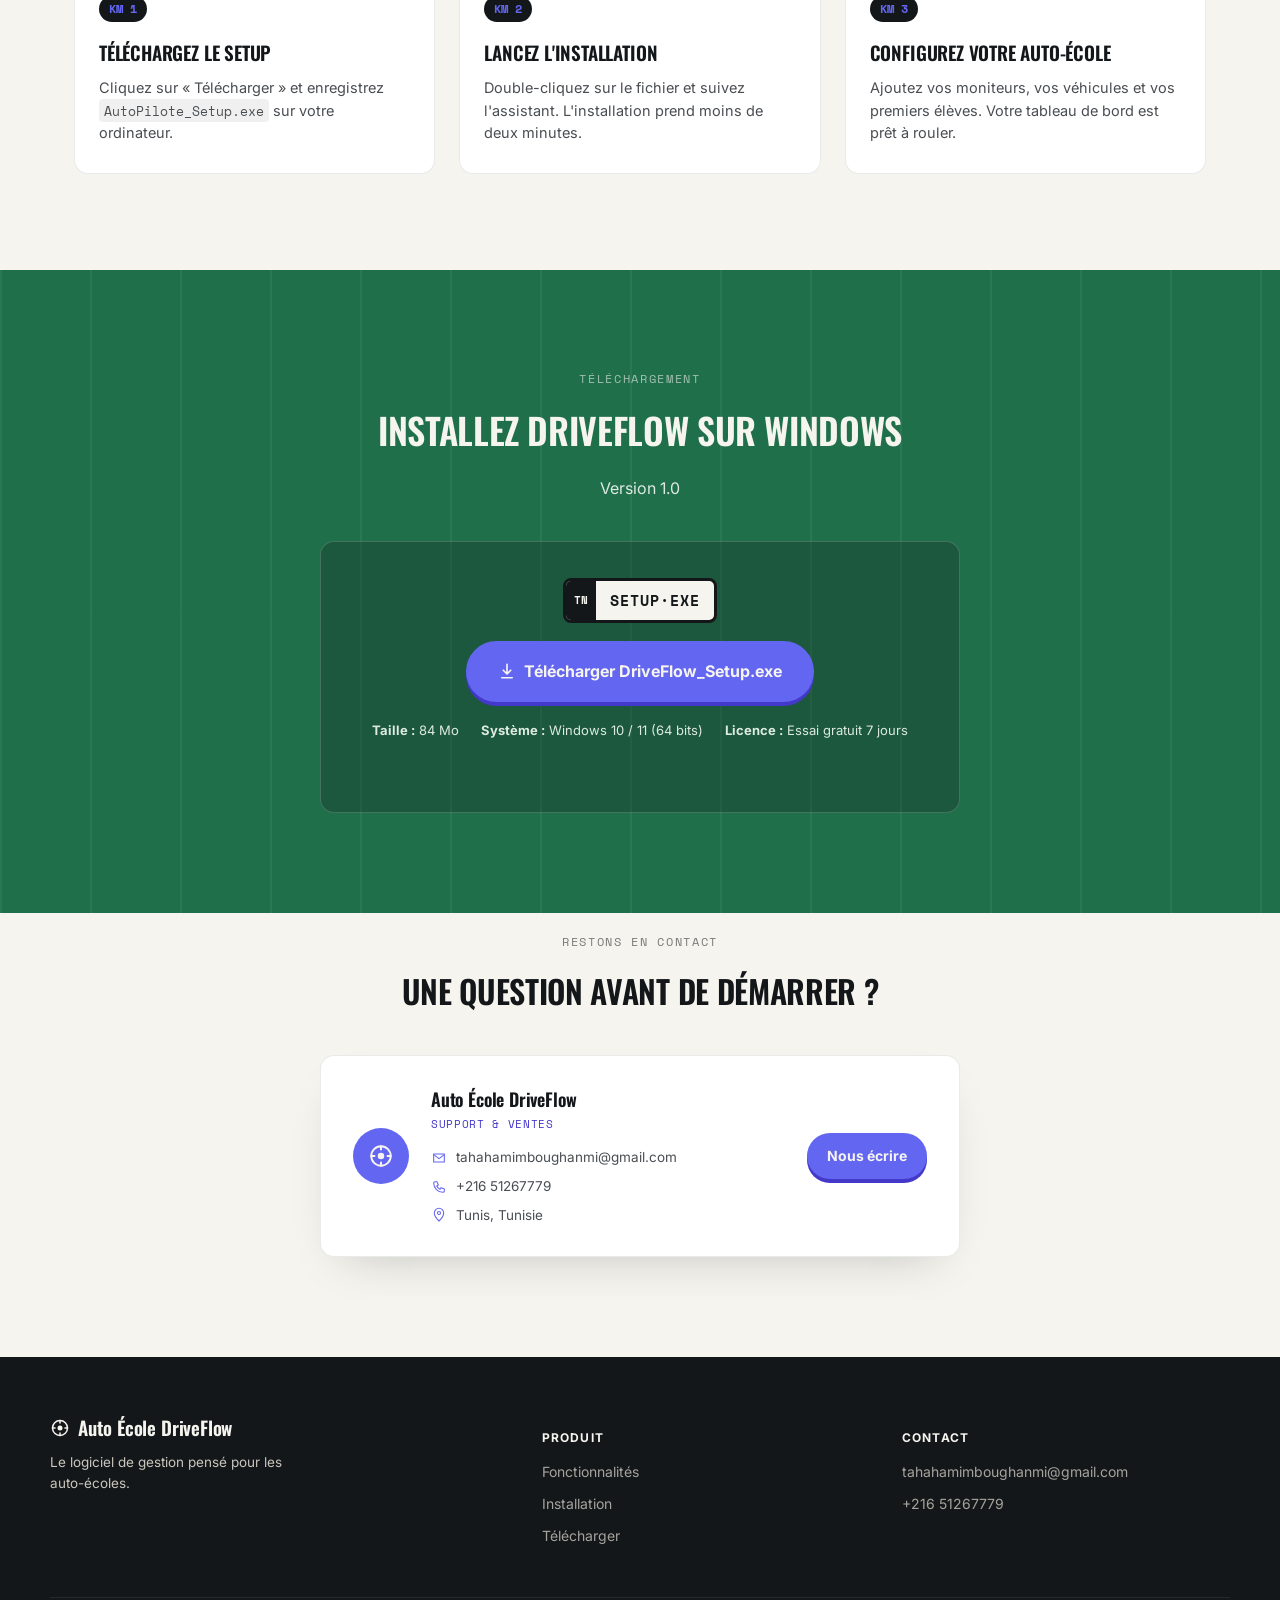
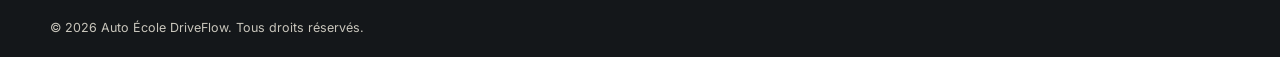
==== commit 87e05c19: "Update trial license duration from 30 to 7 days" ====
--- a/src/index.html
+++ b/src/index.html
@@ -219,7 +219,7 @@
         <ul class="download-specs">
           <li><strong>Taille :</strong> 84 Mo</li>
           <li><strong>Système :</strong> Windows 10 / 11 (64 bits)</li>
-          <li><strong>Licence :</strong> Essai gratuit 30 jours</li>
+          <li><strong>Licence :</strong> Essai gratuit 7 jours</li>
         </ul>
 
         <p id="downloadNote" class="download-note" role="status" aria-live="polite"></p>
--- a/src/style.css
+++ b/src/style.css
@@ -576,4 +576,38 @@
   .nav-links.open{ display: flex; }
   .nav-toggle{ display: flex; }
   .btn-nav{ display: none; }
-}+}
+
+/* ===== CREDENTIALS BOX ===== */
+.credentials-box{
+  margin-top: 1.2em;
+  padding: 16px 20px;
+  background: var(--asphalt-light);
+  border: 1px solid var(--asphalt-line);
+  border-left: 4px solid var(--signal);
+  border-radius: var(--radius-sm);
+  color: var(--chalk);
+  max-width: 380px;
+}
+.credentials-title{
+  margin: 0 0 .5em;
+  font-family: var(--font-display);
+  font-size: .95rem;
+  font-weight: 600;
+  letter-spacing: .03em;
+  color: var(--signal);
+}
+.credentials-line{
+  margin: 0 0 .25em;
+  font-size: .88rem;
+  line-height: 1.6;
+}
+.credentials-line code{
+  font-family: var(--font-mono);
+  background: rgba(99,102,241,.15);
+  padding: 2px 7px;
+  border-radius: 4px;
+  font-size: .85rem;
+  color: #a5b4fc;
+  user-select: all;
+}
